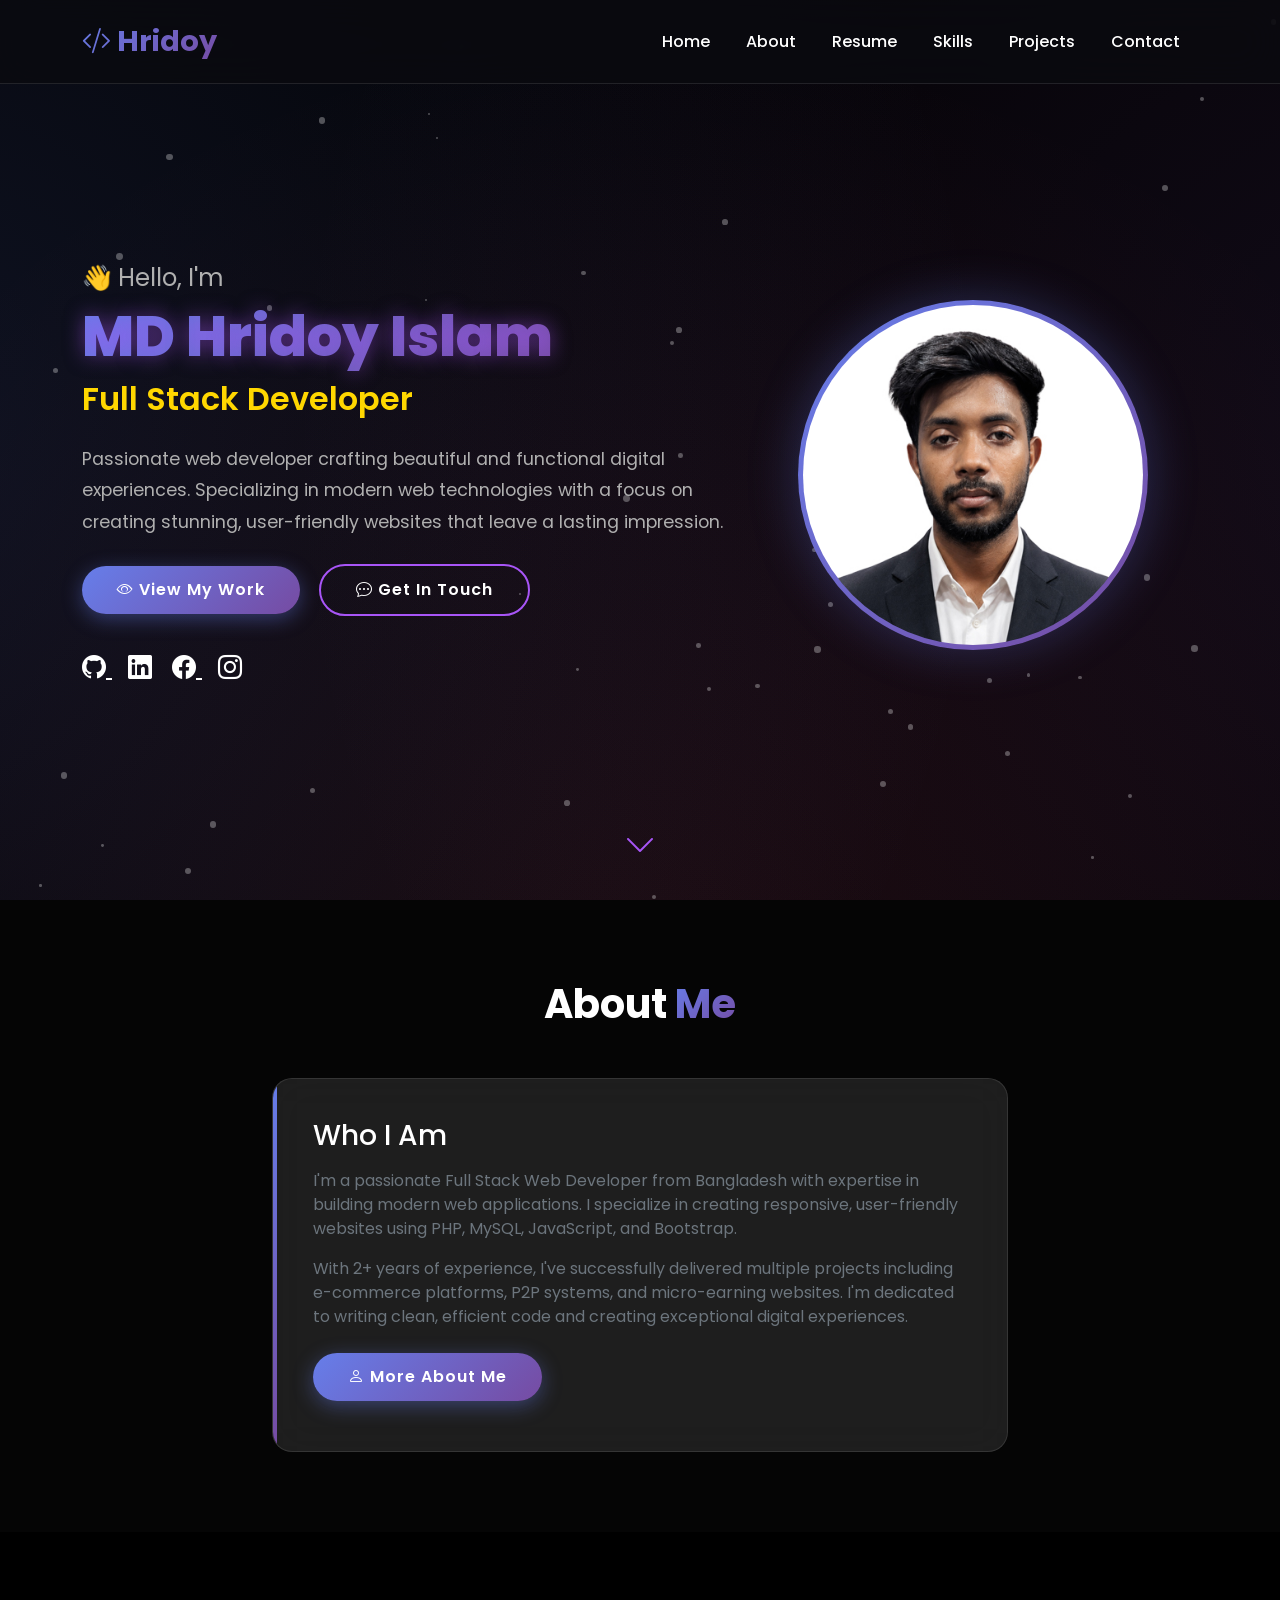
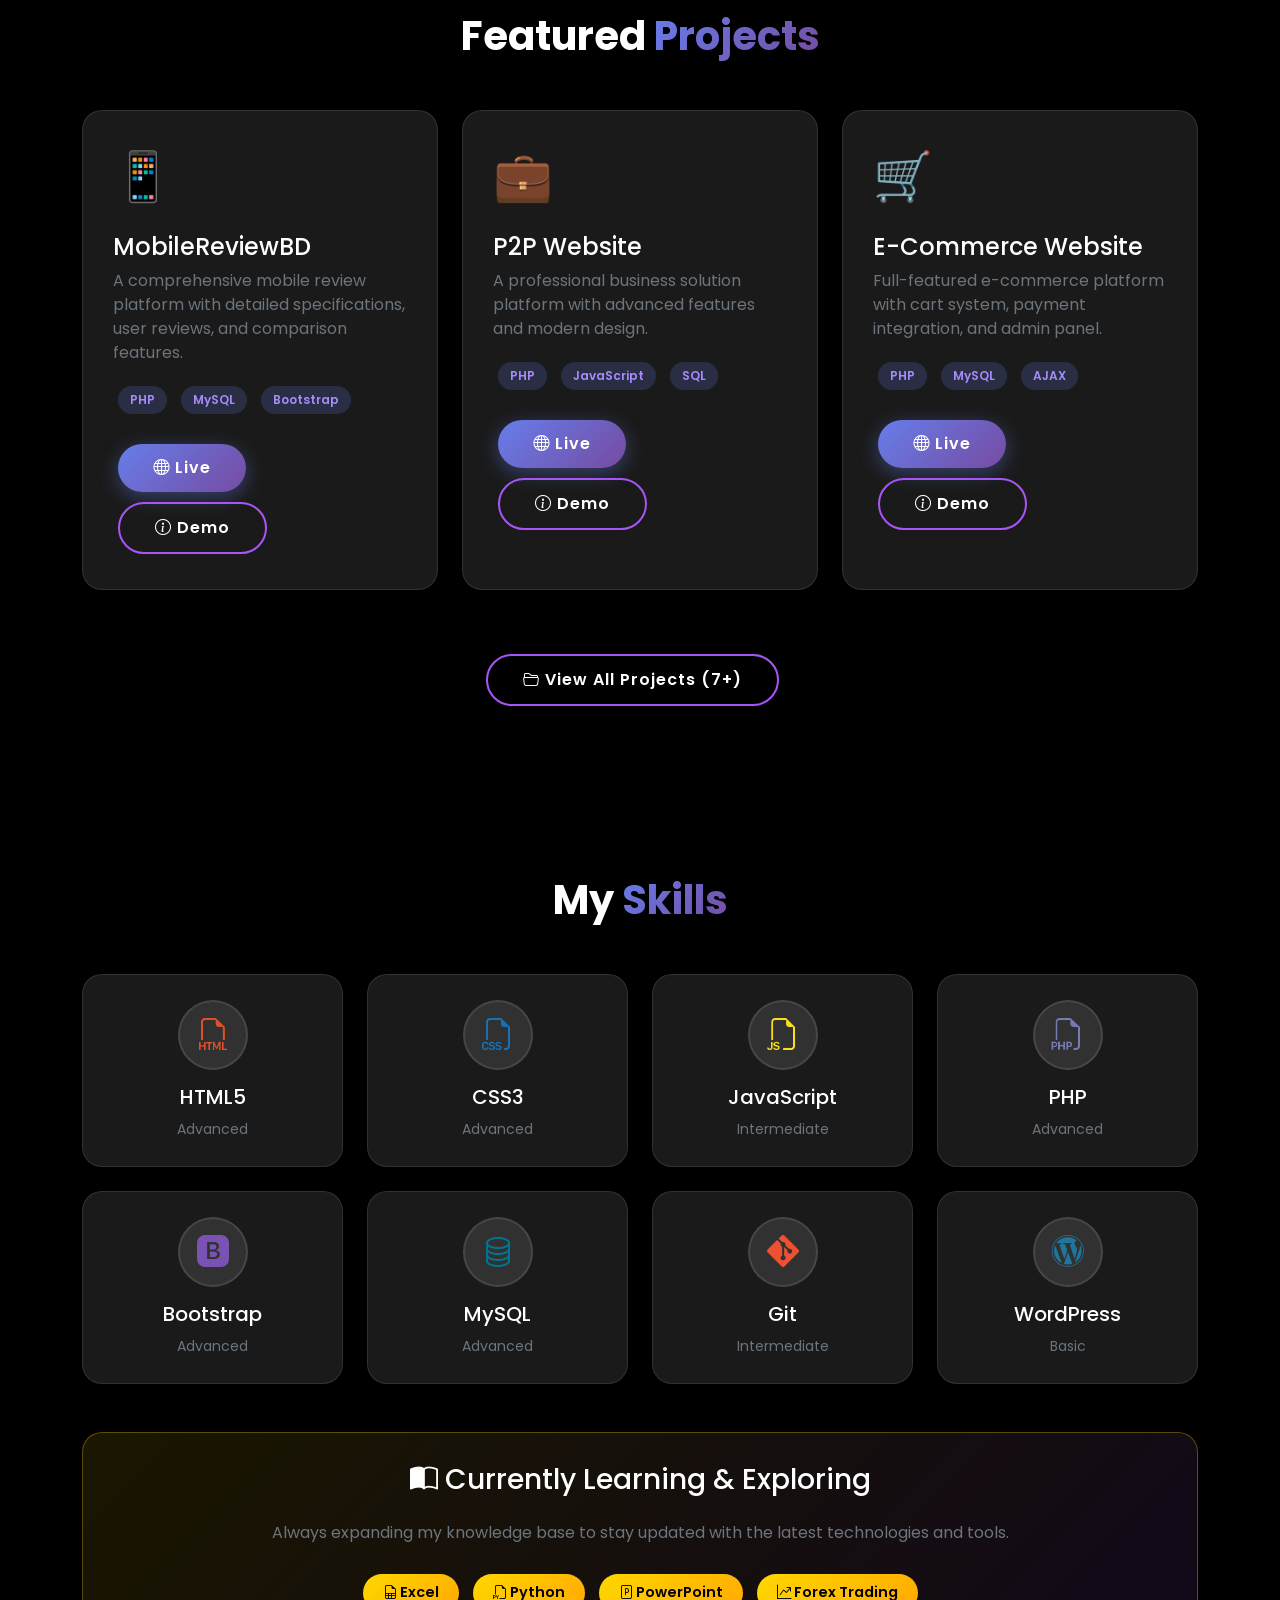
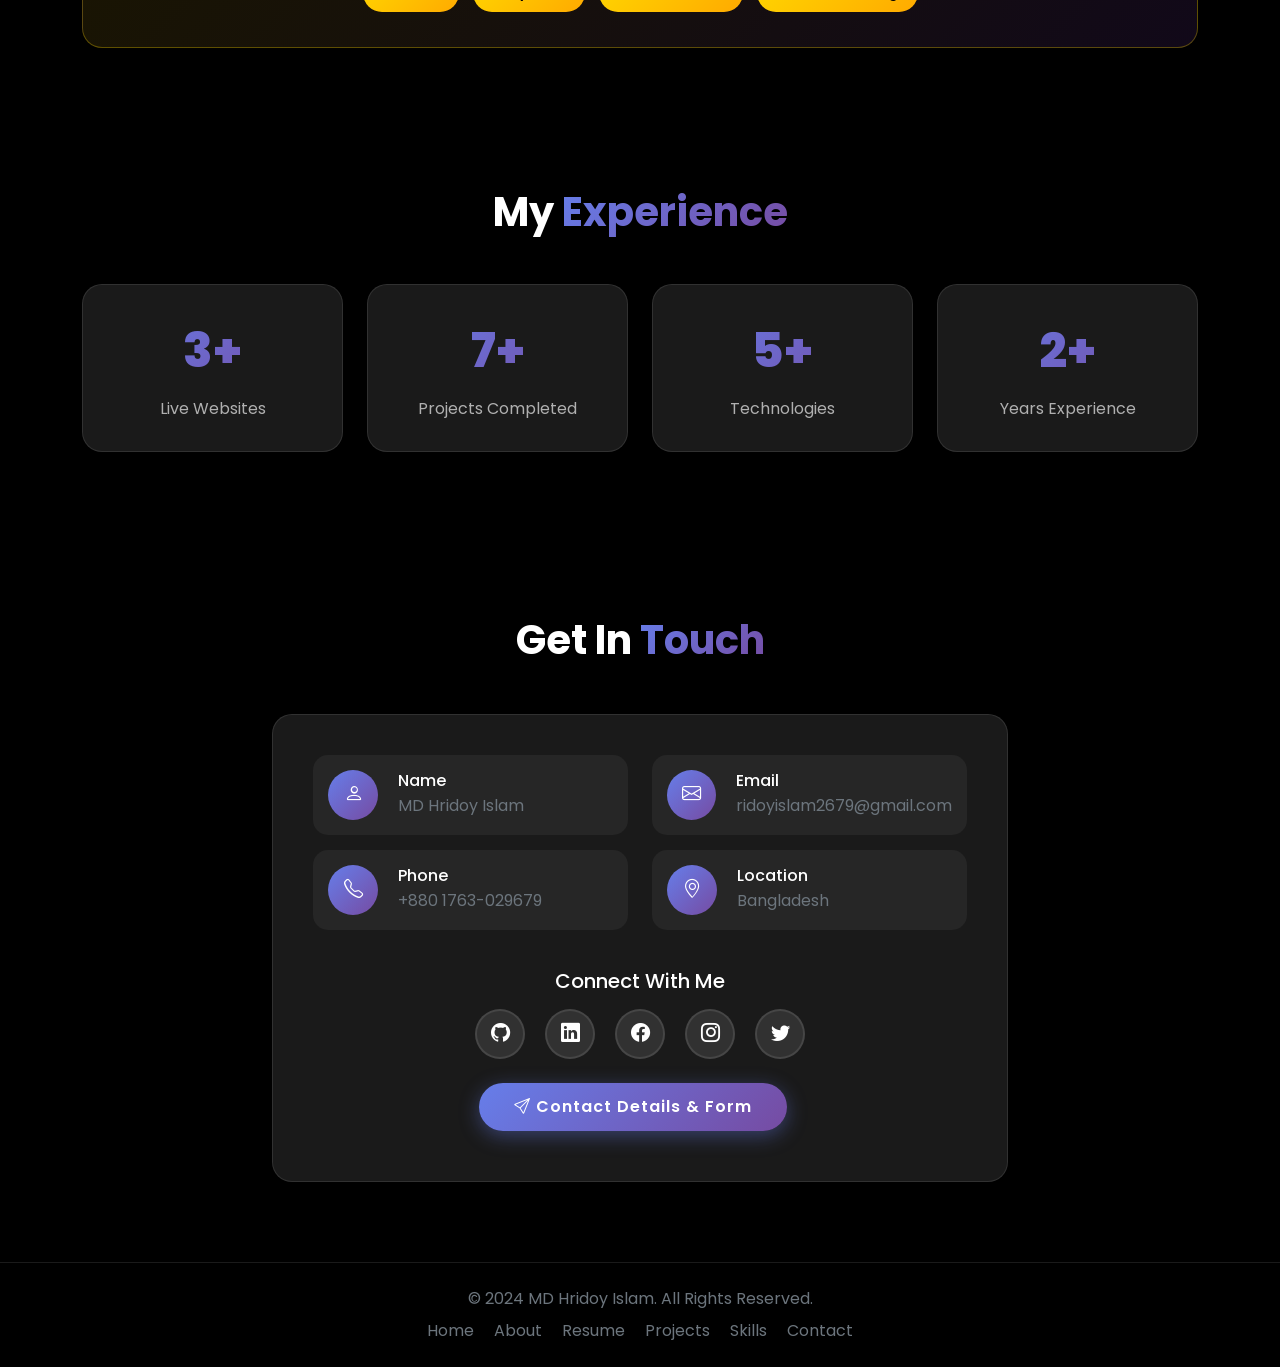
==== index.html @ fdebe89b "add" ====
<!DOCTYPE html>
<html lang="en">
<head>
    <meta charset="UTF-8">
    <meta name="viewport" content="width=device-width, initial-scale=1.0">
    <title>MD Hridoy Islam - Portfolio</title>
    
    <!-- Bootstrap 5 CSS -->
    <link href="https://cdn.jsdelivr.net/npm/bootstrap@5.3.0/dist/css/bootstrap.min.css" rel="stylesheet">
    
    <!-- Bootstrap Icons -->
    <link href="https://cdn.jsdelivr.net/npm/bootstrap-icons@1.11.0/font/bootstrap-icons.css" rel="stylesheet">
    
    <!-- AOS Animation CSS -->
    <link href="https://unpkg.com/aos@2.3.1/dist/aos.css" rel="stylesheet">
    
    <!-- Google Fonts -->
    <link href="https://fonts.googleapis.com/css2?family=Poppins:wght@300;400;500;600;700;800&display=swap" rel="stylesheet">
    
	<link rel="stylesheet" href="css/style.css">
	<link rel="stylesheet" href="css/index.css">
	<link rel="stylesheet" href="css/about.css">
	<link rel="stylesheet" href="css/resume.css">
	<link rel="stylesheet" href="css/skills.css">
	<link rel="stylesheet" href="css/projects.css">
	<link rel="stylesheet" href="css/contact.css">
	
</head>
<body>
    <!-- Animated Background -->
    <div class="animated-bg"></div>
    <div class="particles" id="particles"></div>

    <!-- Navigation -->
    <nav class="navbar navbar-expand-lg fixed-top">
        <div class="container">
            <a class="navbar-brand" href="index.html">
                <i class="bi bi-code-slash"></i> Hridoy
            </a>
            <button class="navbar-toggler" type="button" data-bs-toggle="collapse" data-bs-target="#navbarNav">
                <span class="navbar-toggler-icon"></span>
            </button>
            <div class="collapse navbar-collapse" id="navbarNav">
                <ul class="navbar-nav ms-auto">
                    <li class="nav-item"><a class="nav-link active" href="index.html">Home</a></li>
                    <li class="nav-item"><a class="nav-link" href="about.html">About</a></li>
                    <li class="nav-item"><a class="nav-link" href="resume.html">Resume</a></li>
                    <li class="nav-item"><a class="nav-link" href="skills.html">Skills</a></li>
                    <li class="nav-item"><a class="nav-link" href="projects.html">Projects</a></li>
                    <li class="nav-item"><a class="nav-link" href="contact.html">Contact</a></li>
                </ul>
            </div>
        </div>
    </nav>

    <!-- Hero Section -->
    <section class="hero-section" id="home">
        <div class="container">
            <div class="row align-items-center">
                <div class="col-lg-7" data-aos="fade-right" data-aos-duration="1000">
                    <h1 class="hero-title">
                        <span class="greeting">👋 Hello, I'm</span>
                        <span class="name glow-text">MD Hridoy Islam</span>
                        <span class="role">
                            <span id="typing-text"></span>
                        </span>
                    </h1>
                    <p class="hero-description">
                        Passionate web developer crafting beautiful and functional digital experiences. 
                        Specializing in modern web technologies with a focus on creating stunning, 
                        user-friendly websites that leave a lasting impression.
                    </p>
                    <div class="mt-4">
                        <a href="projects.html" class="btn btn-custom btn-primary-gradient">
                            <i class="bi bi-eye"></i> View My Work
                        </a>
                        <a href="contact.html" class="btn btn-custom btn-outline-gradient">
                            <i class="bi bi-chat-dots"></i> Get In Touch
                        </a>
                    </div>
                    
                    <!-- Social Links -->
                    <div class="mt-4">
                        <a href="https://github.com/ridoyislam2679" target="_blank" class="social-icon text-white me-3 fs-4">
							<i class="bi bi-github"></i>
						</a>
                        <a href="" class="social-icon text-white me-3 fs-4"><i class="bi bi-linkedin"></i></a>
                        <a href="https://www.facebook.com/hridoy42679" target="_blank" class="social-icon text-white me-3 fs-4">
							<i class="bi bi-facebook"></i>
						</a>
                        <a href="https://www.instagram.com/hridoy42679/" target="_blank" class="social-icon text-white fs-4">
							<i class="bi bi-instagram"></i>
						</a>
                    </div>
                </div>
                
                <div class="col-lg-5" data-aos="fade-left" data-aos-duration="1000">
                    <div class="hero-image-container">
                        <div class="hero-image-wrapper">
                            <div class="hero-image-inner">
                                <img src="assets/hridoyIslam.jpeg" alt="MD Hridoy Islam">
                            </div>
                        </div>
                    </div>
                </div>
            </div>
            
            <!-- Scroll Indicator -->
            <div class="scroll-indicator">
                <i class="bi bi-chevron-down"></i>
            </div>
        </div>
    </section>

    <!-- About Preview Section -->
    <section class="about-preview" id="about" data-aos="fade-up" data-aos-duration="1000">
        <div class="container">
            <h2 class="section-title">About <span>Me</span></h2>
            <div class="row align-items-center">
                <div class="col-lg-8 mx-auto">
                    <div class="about-preview-card">
                        <h3 class="mb-3">Who I Am</h3>
                        <p class="text-secondary mb-3">
                            I'm a passionate Full Stack Web Developer from Bangladesh with expertise in building 
                            modern web applications. I specialize in creating responsive, user-friendly websites 
                            using PHP, MySQL, JavaScript, and Bootstrap.
                        </p>
                        <p class="text-secondary mb-4">
                            With 2+ years of experience, I've successfully delivered multiple projects including 
                            e-commerce platforms, P2P systems, and micro-earning websites. I'm dedicated to 
                            writing clean, efficient code and creating exceptional digital experiences.
                        </p>
                        <a href="about.html" class="btn btn-custom btn-primary-gradient">
                            <i class="bi bi-person"></i> More About Me
                        </a>
                    </div>
                </div>
            </div>
        </div>
    </section>

    <!-- Top Projects Section -->
    <section class="section-padding" id="projects" data-aos="fade-up" data-aos-duration="1000">
        <div class="container">
            <h2 class="section-title">Featured <span>Projects</span></h2>
            <div class="row">
                <!-- Project 1: MobileReviewBD -->
                <div class="col-lg-4 col-md-6 mb-4">
                    <div class="project-card">
                        <div class="project-icon">📱</div>
                        <h4>MobileReviewBD</h4>
                        <p class="text-secondary">A comprehensive mobile review platform with detailed specifications, user reviews, and comparison features.</p>
                        <div class="mb-3">
                            <span class="project-tag">PHP</span>
                            <span class="project-tag">MySQL</span>
                            <span class="project-tag">Bootstrap</span>
                        </div>
                        <div class="project-links">
                            <a href="https://mobilereviewbd.com" target="_blank" class="btn btn-custom btn-primary-gradient btn-sm">
                                <i class="bi bi-globe"></i> Live 
                            </a>
                            <a href="MobileProject/index.php" class="btn btn-custom btn-outline-gradient btn-sm">
                                <i class="bi bi-info-circle"></i> Demo
                            </a>
                        </div>
                    </div>
                </div>

                <!-- Project 2: Reponex -->
                <div class="col-lg-4 col-md-6 mb-4">
                    <div class="project-card">
                        <div class="project-icon">💼</div>
                        <h4>P2P Website</h4>
                        <p class="text-secondary">A professional business solution platform with advanced features and modern design.</p>
                        <div class="mb-3">
                            <span class="project-tag">PHP</span>
                            <span class="project-tag">JavaScript</span>
                            <span class="project-tag">SQL</span>
                        </div>
                        <div class="project-links">
                            <a href="https://www.goldsaveworld.com/" target="_blank" class="btn btn-custom btn-primary-gradient btn-sm">
                                <i class="bi bi-globe"></i> Live 
                            </a>
                            <a href="GoldSave/index.php" class="btn btn-custom btn-outline-gradient btn-sm">
                                <i class="bi bi-info-circle"></i> Demo
                            </a>
                        </div>
                    </div>
                </div>

                <!-- Project 3: E-Commerce Platform -->
                <div class="col-lg-4 col-md-6 mb-4">
                    <div class="project-card">
                        <div class="project-icon">🛒</div>
                        <h4>E-Commerce Website</h4>
                        <p class="text-secondary">Full-featured e-commerce platform with cart system, payment integration, and admin panel.</p>
                        <div class="mb-3">
                            <span class="project-tag">PHP</span>
                            <span class="project-tag">MySQL</span>
                            <span class="project-tag">AJAX</span>
                        </div>
                        <div class="project-links">
							<a href="https://www.refonex.com/" target="_blank" class="btn btn-custom btn-primary-gradient btn-sm">
                                <i class="bi bi-globe"></i> Live 
                            </a>
                            <a href="PreakithikShad/index.php" class="btn btn-custom btn-outline-gradient btn-sm">
                                <i class="bi bi-info-circle"></i> Demo
                            </a>
                        </div>
                    </div>
                </div>
            </div>

            <!-- More Projects Button -->
            <div class="more-projects">
                <a href="projects.html" class="btn btn-custom btn-outline-gradient btn-lg">
                    <i class="bi bi-folder2-open"></i> View All Projects (7+)
                </a>
            </div>
        </div>
    </section>

    <!-- Skills Section -->
    <section class="section-padding" id="skills" data-aos="fade-up" data-aos-duration="1000">
        <div class="container">
            <h2 class="section-title">My <span>Skills</span></h2>
            <div class="row g-4">
                <!-- Skill items - easily add/remove -->
                <div class="col-lg-3 col-md-4 col-6">
                    <div class="skill-card">
                        <div class="skill-icon-circle">
                            <i class="bi bi-filetype-html" style="color: #e34f26;"></i>
                        </div>
                        <h5>HTML5</h5>
                        <small class="text-secondary">Advanced</small>
                    </div>
                </div>
                <div class="col-lg-3 col-md-4 col-6">
                    <div class="skill-card">
                        <div class="skill-icon-circle">
                            <i class="bi bi-filetype-css" style="color: #1572b6;"></i>
                        </div>
                        <h5>CSS3</h5>
                        <small class="text-secondary">Advanced</small>
                    </div>
                </div>
                <div class="col-lg-3 col-md-4 col-6">
                    <div class="skill-card">
                        <div class="skill-icon-circle">
                            <i class="bi bi-filetype-js" style="color: #f7df1e;"></i>
                        </div>
                        <h5>JavaScript</h5>
                        <small class="text-secondary">Intermediate</small>
                    </div>
                </div>
                <div class="col-lg-3 col-md-4 col-6">
                    <div class="skill-card">
                        <div class="skill-icon-circle">
                            <i class="bi bi-filetype-php" style="color: #777bb4;"></i>
                        </div>
                        <h5>PHP</h5>
                        <small class="text-secondary">Advanced</small>
                    </div>
                </div>
                <div class="col-lg-3 col-md-4 col-6">
                    <div class="skill-card">
                        <div class="skill-icon-circle">
                            <i class="bi bi-bootstrap-fill" style="color: #7952b3;"></i>
                        </div>
                        <h5>Bootstrap</h5>
                        <small class="text-secondary">Advanced</small>
                    </div>
                </div>
                <div class="col-lg-3 col-md-4 col-6">
                    <div class="skill-card">
                        <div class="skill-icon-circle">
                            <i class="bi bi-database" style="color: #00758f;"></i>
                        </div>
                        <h5>MySQL</h5>
                        <small class="text-secondary">Advanced</small>
                    </div>
                </div>
                <div class="col-lg-3 col-md-4 col-6">
                    <div class="skill-card">
                        <div class="skill-icon-circle">
                            <i class="bi bi-git" style="color: #f05032;"></i>
                        </div>
                        <h5>Git</h5>
                        <small class="text-secondary">Intermediate</small>
                    </div>
                </div>
                <div class="col-lg-3 col-md-4 col-6">
                    <div class="skill-card">
                        <div class="skill-icon-circle">
                            <i class="bi bi-wordpress" style="color: #21759b;"></i>
                        </div>
                        <h5>WordPress</h5>
                        <small class="text-secondary">Basic</small>
                    </div>
                </div>
            </div>

            <!-- Currently Learning Section -->
            <div class="mt-5" data-aos="fade-up" data-aos-duration="1000">
                <div class="learning-card">
                    <h3 class="text-center mb-4">
                        <i class="bi bi-book-half"></i> Currently Learning & Exploring
                    </h3>
                    <p class="text-center text-secondary mb-4">
                        Always expanding my knowledge base to stay updated with the latest technologies and tools.
                    </p>
                    <div class="text-center">
                        <span class="learning-badge"><i class="bi bi-file-earmark-spreadsheet"></i> Excel</span>
                        <span class="learning-badge"><i class="bi bi-filetype-py"></i> Python</span>
                        <span class="learning-badge"><i class="bi bi-file-ppt"></i> PowerPoint</span>
                        <span class="learning-badge"><i class="bi bi-graph-up-arrow"></i> Forex Trading</span>
                    </div>
                </div>
            </div>
        </div>
    </section>

    <!-- Stats/Experience Section -->
    <section class="stats-section" data-aos="fade-up" data-aos-duration="1000">
        <div class="container">
            <h2 class="section-title mb-5">My <span>Experience</span></h2>
            <div class="row">
                <div class="col-md-3 col-6 mb-4">
                    <div class="stat-card">
                        <div class="stat-number">3+</div>
                        <div class="stat-label">Live Websites</div>
                    </div>
                </div>
                <div class="col-md-3 col-6 mb-4">
                    <div class="stat-card">
                        <div class="stat-number">7+</div>
                        <div class="stat-label">Projects Completed</div>
                    </div>
                </div>
                <div class="col-md-3 col-6 mb-4">
                    <div class="stat-card">
                        <div class="stat-number">5+</div>
                        <div class="stat-label">Technologies</div>
                    </div>
                </div>
                <div class="col-md-3 col-6 mb-4">
                    <div class="stat-card">
                        <div class="stat-number">2+</div>
                        <div class="stat-label">Years Experience</div>
                    </div>
                </div>
            </div>
        </div>
    </section>

    <!-- Contact Section -->
    <section class="section-padding" id="contact" data-aos="fade-up" data-aos-duration="1000">
        <div class="container">
            <h2 class="section-title">Get In <span>Touch</span></h2>
            <div class="row">
                <div class="col-lg-8 mx-auto">
                    <div class="contact-card">
                        <div class="row">
                            <div class="col-md-6">
                                <div class="contact-info-item">
                                    <div class="contact-icon">
                                        <i class="bi bi-person"></i>
                                    </div>
                                    <div>
                                        <h6 class="mb-1">Name</h6>
                                        <p class="mb-0 text-secondary">MD Hridoy Islam</p>
                                    </div>
                                </div>
                            </div>
                            <div class="col-md-6">
                                <div class="contact-info-item">
                                    <div class="contact-icon">
                                        <i class="bi bi-envelope"></i>
                                    </div>
                                    <div>
                                        <h6 class="mb-1">Email</h6>
                                        <p class="mb-0 text-secondary">ridoyislam2679@gmail.com</p>
                                    </div>
                                </div>
                            </div>
                            <div class="col-md-6">
                                <div class="contact-info-item">
                                    <div class="contact-icon">
                                        <i class="bi bi-telephone"></i>
                                    </div>
                                    <div>
                                        <h6 class="mb-1">Phone</h6>
                                        <p class="mb-0 text-secondary">+880 1763-029679</p>
                                    </div>
                                </div>
                            </div>
                            <div class="col-md-6">
                                <div class="contact-info-item">
                                    <div class="contact-icon">
                                        <i class="bi bi-geo-alt"></i>
                                    </div>
                                    <div>
                                        <h6 class="mb-1">Location</h6>
                                        <p class="mb-0 text-secondary">Bangladesh</p>
                                    </div>
                                </div>
                            </div>
                        </div>

                        <!-- Social Links -->
                        <div class="text-center mt-4">
                            <h5 class="mb-3">Connect With Me</h5>
                            <div class="social-links-circle">
                                <a href="https://github.com/ridoyislam2679" target="_blank" class="social-icon" title="GitHub">
									<i class="bi bi-github"></i>
								</a>
                                <a href="" class="social-icon" title="LinkedIn"><i class="bi bi-linkedin"></i></a>
                                <a href="https://www.facebook.com/hridoy42679" target="_blank" class="social-icon" title="Facebook">
									<i class="bi bi-facebook"></i>
								</a>
                                <a href="https://www.instagram.com/hridoy42679/" target="_blank" class="social-icon" title="Instagram">
									<i class="bi bi-instagram"></i>
								</a>
                                <a href="" class="social-icon" title="Twitter"><i class="bi bi-twitter"></i></a>
                            </div>
                        </div>

                        <!-- Contact Button -->
                        <div class="text-center mt-4">
                            <a href="contact.html" class="btn btn-custom btn-primary-gradient btn-lg">
                                <i class="bi bi-send"></i> Contact Details & Form
                            </a>
                        </div>
                    </div>
                </div>
            </div>
        </div>
    </section>

    <!-- Footer -->
    <footer class="py-4" style="border-top: 1px solid var(--border-glass);">
        <div class="container text-center">
            <p class="mb-0 text-secondary">
                &copy; 2024 MD Hridoy Islam. All Rights Reserved.
            </p>
            <p class="mt-2 mb-0">
                <a href="index.html" class="text-secondary text-decoration-none me-3">Home</a>
                <a href="about.html" class="text-secondary text-decoration-none me-3">About</a>
                <a href="resume.html" class="text-secondary text-decoration-none me-3">Resume</a>
                <a href="projects.html" class="text-secondary text-decoration-none me-3">Projects</a>
                <a href="skills.html" class="text-secondary text-decoration-none me-3">Skills</a>
                <a href="contact.html" class="text-secondary text-decoration-none">Contact</a>
            </p>
        </div>
    </footer>

    <!-- Scripts -->
    <script src="https://cdn.jsdelivr.net/npm/bootstrap@5.3.0/dist/js/bootstrap.bundle.min.js"></script>
    <script src="https://unpkg.com/aos@2.3.1/dist/aos.js"></script>
    
    <script>
        // Initialize AOS Animation
        AOS.init({
            duration: 1000,
            once: true
        });

        // Typing Effect
        const roles = [
            "Full Stack Developer",
            "Web Designer",
            "UI/UX Enthusiast",
            "Problem Solver"
        ];
        
        let roleIndex = 0;
        let charIndex = 0;
        let isDeleting = false;
        const typingElement = document.getElementById('typing-text');
        
        function typeEffect() {
            const currentRole = roles[roleIndex];
            
            if (isDeleting) {
                typingElement.textContent = currentRole.substring(0, charIndex - 1);
                charIndex--;
            } else {
                typingElement.textContent = currentRole.substring(0, charIndex + 1);
                charIndex++;
            }
            
            if (!isDeleting && charIndex === currentRole.length) {
                setTimeout(() => { isDeleting = true; }, 2000);
            } else if (isDeleting && charIndex === 0) {
                isDeleting = false;
                roleIndex = (roleIndex + 1) % roles.length;
            }
            
            const speed = isDeleting ? 50 : 100;
            setTimeout(typeEffect, speed);
        }
        
        // Start typing effect
        typeEffect();

        // Navbar Scroll Effect
        window.addEventListener('scroll', () => {
            const navbar = document.querySelector('.navbar');
            if (window.scrollY > 50) {
                navbar.classList.add('scrolled');
            } else {
                navbar.classList.remove('scrolled');
            }
        });

        // Create Floating Particles
        function createParticles() {
            const container = document.getElementById('particles');
            for (let i = 0; i < 50; i++) {
                const particle = document.createElement('div');
                particle.className = 'particle';
                particle.style.left = Math.random() * 100 + '%';
                particle.style.top = Math.random() * 100 + '%';
                particle.style.width = Math.random() * 5 + 2 + 'px';
                particle.style.height = particle.style.width;
                particle.style.animationDelay = Math.random() * 6 + 's';
                particle.style.animationDuration = Math.random() * 6 + 4 + 's';
                container.appendChild(particle);
            }
        }
        
        createParticles();

        // Smooth Scroll
        document.querySelectorAll('a[href^="#"]').forEach(anchor => {
            anchor.addEventListener('click', function (e) {
                e.preventDefault();
                const target = document.querySelector(this.getAttribute('href'));
                if (target) {
                    target.scrollIntoView({
                        behavior: 'smooth',
                        block: 'start'
                    });
                }
            });
        });

        // Active Nav Link Update on Scroll
        window.addEventListener('scroll', () => {
            const sections = document.querySelectorAll('section[id]');
            const navLinks = document.querySelectorAll('.nav-link');
            
            let current = '';
            sections.forEach(section => {
                const sectionTop = section.offsetTop - 100;
                if (window.scrollY >= sectionTop) {
                    current = section.getAttribute('id');
                }
            });
            
            navLinks.forEach(link => {
                link.classList.remove('active');
                if (link.getAttribute('href') === '#' + current) {
                    link.classList.add('active');
                }
            });
        });
    </script>
</body>
</html>
---- css/style.css ----
:root {
	--primary-gradient: linear-gradient(135deg, #667eea 0%, #764ba2 100%);
	--secondary-gradient: linear-gradient(135deg, #f093fb 0%, #f5576c 100%);
	--dark-bg: #0a0a0f;
	--card-bg: rgba(255, 255, 255, 0.05);
	--glass-bg: rgba(255, 255, 255, 0.1);
	--text-primary: #ffffff;
	--text-secondary: #b0b0b0;
	--accent-gold: #ffd700;
	--accent-purple: #a855f7;
	--border-glass: rgba(255, 255, 255, 0.1);
}

* {
	margin: 0;
	padding: 0;
	box-sizing: border-box;
}

body {
	font-family: 'Poppins', sans-serif;
	background: #000000;
	color: var(--text-primary);
	overflow-x: hidden;
	position: relative;
}

/* Animated Background */
.animated-bg {
	position: fixed;
	top: 0;
	left: 0;
	width: 100%;
	height: 100%;
	z-index: -1;
	overflow: hidden;
}

.animated-bg::before {
	content: '';
	position: absolute;
	top: -50%;
	left: -50%;
	width: 200%;
	height: 200%;
	background: radial-gradient(circle at 20% 50%, rgba(102, 126, 234, 0.15) 0%, transparent 50%),
				radial-gradient(circle at 80% 50%, rgba(118, 75, 162, 0.15) 0%, transparent 50%),
				radial-gradient(circle at 50% 80%, rgba(245, 87, 108, 0.1) 0%, transparent 50%);
	animation: rotate 20s linear infinite;
}

@keyframes rotate {
	0% { transform: rotate(0deg); }
	100% { transform: rotate(360deg); }
}

/* Floating Particles */
.particles {
	position: fixed;
	top: 0;
	left: 0;
	width: 100%;
	height: 100%;
	z-index: -1;
	pointer-events: none;
}

.particle {
	position: absolute;
	border-radius: 50%;
	background: rgba(255, 255, 255, 0.3);
	animation: float 6s infinite;
}

@keyframes float {
	0%, 100% { transform: translateY(0px) translateX(0px); opacity: 0; }
	50% { opacity: 0.5; }
}

/* Navbar */
.navbar {
	background: rgba(10, 10, 15, 0.8) !important;
	backdrop-filter: blur(20px);
	border-bottom: 1px solid var(--border-glass);
	padding: 15px 0;
	transition: all 0.3s ease;
}

.navbar.scrolled {
	padding: 10px 0;
	background: rgba(10, 10, 15, 0.95) !important;
	box-shadow: 0 5px 30px rgba(0, 0, 0, 0.5);
}

.navbar-brand {
	font-weight: 700;
	font-size: 1.8rem;
	background: var(--primary-gradient);
	-webkit-background-clip: text;
	-webkit-text-fill-color: transparent;
	background-clip: text;
}

.nav-link {
	color: var(--text-primary) !important;
	margin: 0 10px;
	position: relative;
	font-weight: 500;
	transition: all 0.3s ease;
}

.nav-link::after {
	content: '';
	position: absolute;
	bottom: -2px;
	left: 0;
	width: 0;
	height: 2px;
	background: var(--primary-gradient);
	transition: width 0.3s ease;
}

.nav-link:hover::after {
	width: 100%;
}

/* Active Navigation Link */
.nav-link {
    position: relative;
}

.nav-link.active {
    color: #fff !important;
}

/* Gradient Underline */
.nav-link.active::after {
    content: "";
    position: absolute;
    left: 50%;
    bottom: -6px;
    transform: translateX(-50%);

    width: 80%;
    height: 3px;

    background: var(--primary-gradient);

    border-radius: 10px;
    box-shadow: 0 0 8px rgba(138, 43, 226, 0.5),
                0 0 8px rgba(255, 140, 0, 0.5);
}
---- css/index.css ----
/* Hero Section */
.hero-section {
	min-height: 100vh;
	display: flex;
	align-items: center;
	padding: 100px 0 50px;
	position: relative;
}

.hero-title {
	font-size: 3.5rem;
	font-weight: 800;
	line-height: 1.2;
	margin-bottom: 20px;
}

.hero-title .greeting {
	display: block;
	font-size: 1.5rem;
	font-weight: 400;
	color: var(--text-secondary);
	margin-bottom: 10px;
}

.hero-title .name {
	background: var(--primary-gradient);
	-webkit-background-clip: text;
	-webkit-text-fill-color: transparent;
	background-clip: text;
}

.hero-title .role {
	display: block;
	font-size: 2rem;
	font-weight: 600;
	color: var(--accent-gold);
	margin-top: 10px;
}

.typing-text {
	font-size: 1.2rem;
	color: var(--accent-purple);
	border-right: 2px solid var(--accent-purple);
	padding-right: 5px;
	animation: blink 0.7s infinite;
	display: inline-block;
}

@keyframes blink {
	0%, 100% { border-color: transparent; }
	50% { border-color: var(--accent-purple); }
}

.hero-description {
	font-size: 1.1rem;
	color: var(--text-secondary);
	margin: 25px 0;
	line-height: 1.8;
}

.btn-custom {
	padding: 12px 35px;
	border-radius: 50px;
	font-weight: 600;
	font-size: 1rem;
	letter-spacing: 1px;
	transition: all 0.3s ease;
	position: relative;
	overflow: hidden;
	border: none;
	margin-right: 15px;
	margin-bottom: 10px;
}

.btn-primary-gradient {
	background: var(--primary-gradient);
	color: white;
	box-shadow: 0 5px 20px rgba(102, 126, 234, 0.4);
}

.btn-primary-gradient:hover {
	transform: translateY(-3px);
	box-shadow: 0 10px 30px rgba(102, 126, 234, 0.6);
	color: white;
}

.btn-outline-gradient {
	background: transparent;
	color: white;
	border: 2px solid var(--accent-purple);
}

.btn-outline-gradient:hover {
	background: var(--secondary-gradient);
	border-color: transparent;
	color: white;
	transform: translateY(-3px);
}

/* Hero Image */
.hero-image-container {
	position: relative;
	display: flex;
	justify-content: center;
	align-items: center;
}

.hero-image-wrapper {
	width: 350px;
	height: 350px;
	border-radius: 50%;
	background: var(--primary-gradient);
	padding: 5px;
	animation: morph 8s ease-in-out infinite;
	box-shadow: 0 0 50px rgba(102, 126, 234, 0.3);
}

.hero-image-inner {
	width: 100%;
	height: 100%;
	border-radius: 50%;
	background: var(--dark-bg);
	display: flex;
	align-items: center;
	justify-content: center;
	overflow: hidden;
}

.hero-image-inner img {
	width: 100%;
	height: 100%;
	object-fit: cover;
}

@keyframes morph {
	0%, 100% { border-radius: 60% 40% 30% 70% / 60% 30% 70% 40%; }
	50% { border-radius: 30% 60% 70% 40% / 50% 60% 30% 60%; }
}

/* Section Common Styles */
.section-padding {
	padding: 80px 0;
}

.section-title {
	text-align: center;
	margin-bottom: 50px;
	font-weight: 700;
	font-size: 2.5rem;
}

.section-title span {
	background: var(--primary-gradient);
	-webkit-background-clip: text;
	-webkit-text-fill-color: transparent;
	background-clip: text;
}

/* About Preview Section */
.about-preview {
	padding: 80px 0;
	background: rgba(255, 255, 255, 0.02);
}

.about-preview-card {
	background: var(--glass-bg);
	backdrop-filter: blur(20px);
	border: 1px solid var(--border-glass);
	border-radius: 20px;
	padding: 40px;
	position: relative;
	overflow: hidden;
}

.about-preview-card::before {
	content: '';
	position: absolute;
	top: 0;
	left: 0;
	width: 4px;
	height: 100%;
	background: var(--primary-gradient);
}

/* Projects Section */
.project-card {
	background: var(--glass-bg);
	backdrop-filter: blur(20px);
	border: 1px solid var(--border-glass);
	border-radius: 20px;
	padding: 30px;
	height: 100%;
	transition: all 0.3s ease;
	position: relative;
	overflow: hidden;
}

.project-card:hover {
	transform: translateY(-10px);
	box-shadow: 0 20px 50px rgba(102, 126, 234, 0.3);
	border-color: var(--accent-purple);
}

.project-icon {
	font-size: 3rem;
	margin-bottom: 20px;
}

.project-tag {
	display: inline-block;
	padding: 5px 15px;
	background: var(--primary-gradient);
	border-radius: 20px;
	font-size: 0.8rem;
	margin: 5px;
}

.project-links {
	margin-top: 20px;
}

.project-links .btn {
	margin: 5px;
}

/* Skills Section */
.skill-card {
	background: var(--glass-bg);
	backdrop-filter: blur(20px);
	border: 1px solid var(--border-glass);
	border-radius: 20px;
	padding: 25px;
	text-align: center;
	transition: all 0.3s ease;
	height: 100%;
}

.skill-card:hover {
	transform: translateY(-5px);
	box-shadow: 0 10px 30px rgba(102, 126, 234, 0.2);
	border-color: var(--accent-purple);
}

.skill-icon-circle {
	width: 70px;
	height: 70px;
	margin: 0 auto 15px;
	background: var(--glass-bg);
	border: 2px solid var(--border-glass);
	border-radius: 50%;
	display: flex;
	align-items: center;
	justify-content: center;
	font-size: 2rem;
	transition: all 0.3s ease;
}

.skill-card:hover .skill-icon-circle {
	transform: rotate(360deg) scale(1.1);
	border-color: var(--accent-purple);
	box-shadow: 0 0 20px rgba(168, 85, 247, 0.3);
}

/* Learning Section */
.learning-card {
	background: linear-gradient(135deg, rgba(255, 215, 0, 0.1), rgba(168, 85, 247, 0.1));
	border: 1px solid rgba(255, 215, 0, 0.3);
	border-radius: 20px;
	padding: 30px;
	transition: all 0.3s ease;
}

.learning-card:hover {
	transform: translateY(-5px);
	box-shadow: 0 20px 50px rgba(255, 215, 0, 0.1);
}

.learning-badge {
	display: inline-block;
	padding: 8px 20px;
	background: linear-gradient(135deg, #ffd700, #ffaa00);
	color: #000;
	border-radius: 30px;
	font-weight: 600;
	margin: 5px;
	font-size: 0.9rem;
}

/* Stats Section */
.stats-section {
	padding: 60px 0;
}

.stat-card {
	background: var(--glass-bg);
	backdrop-filter: blur(20px);
	border: 1px solid var(--border-glass);
	border-radius: 20px;
	padding: 30px;
	text-align: center;
	transition: all 0.3s ease;
	cursor: pointer;
}

.stat-card:hover {
	transform: translateY(-10px);
	box-shadow: 0 20px 50px rgba(102, 126, 234, 0.3);
	border-color: var(--accent-purple);
}

.stat-number {
	font-size: 3rem;
	font-weight: 800;
	background: var(--primary-gradient);
	-webkit-background-clip: text;
	-webkit-text-fill-color: transparent;
	background-clip: text;
}

.stat-label {
	color: var(--text-secondary);
	font-size: 1rem;
	margin-top: 10px;
}

/* Contact Section */
.contact-card {
	background: var(--glass-bg);
	backdrop-filter: blur(20px);
	border: 1px solid var(--border-glass);
	border-radius: 20px;
	padding: 40px;
	transition: all 0.3s ease;
}

.contact-card:hover {
	box-shadow: 0 20px 50px rgba(102, 126, 234, 0.2);
}

.contact-info-item {
	padding: 15px;
	margin-bottom: 15px;
	background: rgba(255, 255, 255, 0.05);
	border-radius: 15px;
	display: flex;
	align-items: center;
	transition: all 0.3s ease;
}

.contact-info-item:hover {
	background: rgba(255, 255, 255, 0.1);
	transform: translateX(10px);
}

.contact-icon {
	width: 50px;
	height: 50px;
	background: var(--primary-gradient);
	border-radius: 50%;
	display: flex;
	align-items: center;
	justify-content: center;
	margin-right: 20px;
	font-size: 1.2rem;
}

.social-links-circle .social-icon {
	width: 50px;
	height: 50px;
	background: var(--glass-bg);
	border: 2px solid var(--border-glass);
	border-radius: 50%;
	display: inline-flex;
	align-items: center;
	justify-content: center;
	margin: 0 8px;
	font-size: 1.2rem;
	color: white;
	transition: all 0.3s ease;
	text-decoration: none;
}

.social-links-circle .social-icon:hover {
	background: var(--primary-gradient);
	border-color: transparent;
	transform: translateY(-5px);
	box-shadow: 0 10px 30px rgba(102, 126, 234, 0.4);
}

/* Scroll Indicator */
.scroll-indicator {
	position: absolute;
	bottom: 30px;
	left: 50%;
	transform: translateX(-50%);
	animation: bounce 2s infinite;
	cursor: pointer;
}

.scroll-indicator i {
	font-size: 2rem;
	color: var(--accent-purple);
}

@keyframes bounce {
	0%, 100% { transform: translateX(-50%) translateY(0); }
	50% { transform: translateX(-50%) translateY(-20px); }
}

/* Glowing Effect */
.glow-text {
	text-shadow: 0 0 20px rgba(168, 85, 247, 0.5);
}

/* More Projects Button */
.more-projects {
	text-align: center;
	margin-top: 40px;
}

/* Responsive Design */
@media (max-width: 768px) {
	.hero-title {
		font-size: 2.5rem;
	}
	
	.hero-title .role {
		font-size: 1.5rem;
	}
	
	.hero-image-wrapper {
		width: 250px;
		height: 250px;
		margin-top: 30px;
	}
	
	.section-title {
		font-size: 2rem;
	}
}
---- css/about.css ----
/* ========== PAGE HEADER ========== */
.about-page-header {
	padding: 0px 0 0px;
	text-align: center;
	position: relative;
}

.about-page-title {
	font-size: 3rem;
	font-weight: 800;
	margin-bottom: 15px;
}

.about-page-title span {
	background: var(--primary-gradient);
	-webkit-background-clip: text;
	-webkit-text-fill-color: transparent;
	background-clip: text;
}

.about-breadcrumb {
	color: var(--text-secondary);
	font-size: 1.1rem;
}

.about-breadcrumb a {
	color: var(--accent-purple);
	text-decoration: none;
	transition: all 0.3s ease;
}

.about-breadcrumb a:hover {
	color: var(--accent-gold);
}

/* ========== MAIN ABOUT SECTION ========== */
.about-main-section {
	padding: 60px 0;
}

.about-profile-card {
	background: var(--glass-bg);
	backdrop-filter: blur(20px);
	border: 1px solid var(--border-glass);
	border-radius: 20px;
	padding: 40px;
	margin-bottom: 30px;
	transition: all 0.3s ease;
}

.about-profile-card:hover {
	box-shadow: 0 20px 50px rgba(102, 126, 234, 0.2);
	border-color: var(--accent-purple);
}

.about-profile-img-wrapper {
	width: 200px;
	height: 200px;
	border-radius: 20px;
	background: var(--primary-gradient);
	padding: 4px;
	margin: 0 auto 30px;
	box-shadow: 0 10px 40px rgba(102, 126, 234, 0.3);
}

.about-profile-img {
	width: 100%;
	height: 100%;
	border-radius: 16px;
	object-fit: cover;
	background: var(--dark-bg);
}

.about-profile-name {
	font-size: 2rem;
	font-weight: 700;
	text-align: center;
	margin-bottom: 5px;
}

.about-profile-role {
	text-align: center;
	color: var(--accent-gold);
	font-weight: 600;
	margin-bottom: 20px;
	font-size: 1.1rem;
}

.about-profile-details {
	list-style: none;
	padding: 0;
}

.about-profile-details li {
	padding: 12px 0;
	border-bottom: 1px solid var(--border-glass);
	display: flex;
	align-items: center;
	color: var(--text-secondary);
}

.about-profile-details li:last-child {
	border-bottom: none;
}

.about-profile-details li i {
	width: 35px;
	height: 35px;
	background: var(--glass-bg);
	border-radius: 50%;
	display: flex;
	align-items: center;
	justify-content: center;
	margin-right: 15px;
	color: var(--accent-purple);
	font-size: 1rem;
}

.about-profile-details li strong {
	color: var(--text-primary);
	min-width: 80px;
	display: inline-block;
}

/* About Content */
.about-content-card {
	background: var(--glass-bg);
	backdrop-filter: blur(20px);
	border: 1px solid var(--border-glass);
	border-radius: 20px;
	padding: 40px;
	margin-bottom: 30px;
	transition: all 0.3s ease;
}

.about-content-card:hover {
	box-shadow: 0 20px 50px rgba(102, 126, 234, 0.2);
	border-color: var(--accent-purple);
}

.about-section-subtitle {
	font-size: 1.8rem;
	font-weight: 700;
	margin-bottom: 25px;
	position: relative;
	padding-bottom: 15px;
}

.about-section-subtitle::after {
	content: '';
	position: absolute;
	bottom: 0;
	left: 0;
	width: 60px;
	height: 3px;
	background: var(--primary-gradient);
	border-radius: 3px;
}

.about-text {
	color: var(--text-secondary);
	line-height: 1.9;
	margin-bottom: 20px;
	font-size: 1.05rem;
}

.about-highlight-box {
	background: linear-gradient(135deg, rgba(102, 126, 234, 0.1), rgba(118, 75, 162, 0.1));
	border-left: 4px solid var(--accent-purple);
	padding: 20px 25px;
	border-radius: 10px;
	margin: 25px 0;
}

.about-highlight-box p {
	color: var(--text-primary);
	margin: 0;
	font-style: italic;
	font-size: 1.1rem;
}

/* ========== SKILLS DETAILED SECTION ========== */
.about-skills-section {
	padding: 40px 0;
}

.about-skill-item-detailed {
	background: var(--glass-bg);
	backdrop-filter: blur(20px);
	border: 1px solid var(--border-glass);
	border-radius: 15px;
	padding: 25px 20px;
	text-align: center;
	transition: all 0.3s ease;
	height: 100%;
	cursor: pointer;
}

.about-skill-item-detailed:hover {
	transform: translateY(-8px);
	box-shadow: 0 15px 40px rgba(102, 126, 234, 0.3);
	border-color: var(--accent-purple);
}

.about-skill-icon-circle {
	width: 70px;
	height: 70px;
	margin: 0 auto 15px;
	background: var(--glass-bg);
	border: 2px solid var(--border-glass);
	border-radius: 50%;
	display: flex;
	align-items: center;
	justify-content: center;
	font-size: 1.8rem;
	transition: all 0.5s ease;
}

.about-skill-item-detailed:hover .about-skill-icon-circle {
	transform: rotate(360deg);
	border-color: var(--accent-purple);
	box-shadow: 0 0 25px rgba(168, 85, 247, 0.4);
}

.about-skill-name {
	font-weight: 600;
	font-size: 1.1rem;
	margin-bottom: 8px;
}

.about-skill-level {
	font-size: 0.85rem;
	color: var(--accent-gold);
	font-weight: 500;
}

.about-skill-progress {
	margin-top: 10px;
	height: 6px;
	background: rgba(255, 255, 255, 0.1);
	border-radius: 10px;
	overflow: hidden;
}

.about-skill-progress-bar {
	height: 100%;
	background: var(--primary-gradient);
	border-radius: 10px;
	transition: width 1.5s ease;
}

/* ========== EDUCATION & EXPERIENCE ========== */
.about-timeline-card {
	background: var(--glass-bg);
	backdrop-filter: blur(20px);
	border: 1px solid var(--border-glass);
	border-radius: 15px;
	padding: 25px;
	margin-bottom: 25px;
	position: relative;
	padding-left: 50px;
	transition: all 0.3s ease;
}

.about-timeline-card:hover {
	transform: translateX(10px);
	box-shadow: 0 10px 30px rgba(102, 126, 234, 0.2);
	border-color: var(--accent-purple);
}

.about-timeline-icon {
	position: absolute;
	left: 15px;
	top: 25px;
	width: 25px;
	height: 25px;
	background: var(--primary-gradient);
	border-radius: 50%;
	display: flex;
	align-items: center;
	justify-content: center;
	font-size: 0.8rem;
}

.about-timeline-year {
	color: var(--accent-gold);
	font-weight: 600;
	font-size: 0.9rem;
	margin-bottom: 5px;
}

.about-timeline-title {
	font-weight: 700;
	font-size: 1.2rem;
	margin-bottom: 5px;
}

.about-timeline-org {
	color: var(--accent-purple);
	font-weight: 500;
	margin-bottom: 10px;
}

.about-timeline-desc {
	color: var(--text-secondary);
	font-size: 0.95rem;
	line-height: 1.6;
}

/* ========== BUTTONS ========== */
.about-btn {
	padding: 12px 35px;
	border-radius: 50px;
	font-weight: 600;
	font-size: 1rem;
	letter-spacing: 1px;
	transition: all 0.3s ease;
	position: relative;
	overflow: hidden;
	border: none;
	display: inline-block;
	text-decoration: none;
}

.about-btn-primary {
	background: var(--primary-gradient);
	color: white;
	box-shadow: 0 5px 20px rgba(102, 126, 234, 0.4);
}

.about-btn-primary:hover {
	transform: translateY(-3px);
	box-shadow: 0 10px 30px rgba(102, 126, 234, 0.6);
	color: white;
}

.about-btn-outline {
	background: transparent;
	color: white;
	border: 2px solid var(--accent-purple);
}

.about-btn-outline:hover {
	background: var(--secondary-gradient);
	border-color: transparent;
	color: white;
	transform: translateY(-3px);
}

/* ========== RESPONSIVE ========== */
@media (max-width: 768px) {
	.about-page-title {
		font-size: 2rem;
	}
	
	.about-profile-card,
	.about-content-card {
		padding: 25px;
	}
	
	.about-section-subtitle {
		font-size: 1.5rem;
	}
}

/* Glowing Text */
.about-glow-text {
	text-shadow: 0 0 20px rgba(168, 85, 247, 0.5);
}
---- css/resume.css ----
/* ========== PAGE HEADER ========== */
.resume-page-header {
	padding: 0px 0 0px;
	text-align: center;
	position: relative;
}

.resume-page-title {
	font-size: 3rem;
	font-weight: 800;
	margin-bottom: 15px;
}

.resume-page-title span {
	background: var(--primary-gradient);
	-webkit-background-clip: text;
	-webkit-text-fill-color: transparent;
	background-clip: text;
}

.resume-breadcrumb {
	color: var(--text-secondary);
	font-size: 1.1rem;
}

.resume-breadcrumb a {
	color: var(--accent-purple);
	text-decoration: none;
	transition: all 0.3s ease;
}

.resume-breadcrumb a:hover {
	color: var(--accent-gold);
}

/* ========== MAIN LAYOUT (Profile Card + Content) ========== */
.resume-main-section {
	padding: 40px 0 80px;
}

/* ========== PROFILE CARD (Left Side - Same as About Page) ========== */
.resume-profile-card {
	background: var(--glass-bg);
	backdrop-filter: blur(20px);
	border: 1px solid var(--border-glass);
	border-radius: 20px;
	padding: 35px;
	position: sticky;
	top: 100px;
	transition: all 0.3s ease;
}

.resume-profile-card:hover {
	box-shadow: 0 20px 50px rgba(102, 126, 234, 0.2);
	border-color: var(--accent-purple);
}

.resume-profile-img-wrapper {
	width: 180px;
	height: 180px;
	border-radius: 20px;
	background: var(--primary-gradient);
	padding: 4px;
	margin: 0 auto 25px;
	box-shadow: 0 10px 40px rgba(102, 126, 234, 0.3);
}

.resume-profile-img {
	width: 100%;
	height: 100%;
	border-radius: 16px;
	object-fit: cover;
	background: var(--dark-bg);
}

.resume-profile-name {
	font-size: 1.6rem;
	font-weight: 700;
	text-align: center;
	margin-bottom: 5px;
}

.resume-profile-role {
	text-align: center;
	color: var(--accent-gold);
	font-weight: 600;
	margin-bottom: 25px;
	font-size: 1rem;
}

.resume-profile-details {
	list-style: none;
	padding: 0;
	margin: 0;
}

.resume-profile-details li {
	padding: 12px 0;
	border-bottom: 1px solid var(--border-glass);
	display: flex;
	align-items: center;
	color: var(--text-secondary);
	font-size: 0.9rem;
}

.resume-profile-details li:last-child {
	border-bottom: none;
}

.resume-profile-details li i {
	width: 35px;
	height: 35px;
	background: var(--glass-bg);
	border-radius: 50%;
	display: flex;
	align-items: center;
	justify-content: center;
	margin-right: 12px;
	color: var(--accent-purple);
	font-size: 0.9rem;
	flex-shrink: 0;
}

.resume-profile-details li strong {
	color: var(--text-primary);
	min-width: 55px;
	display: inline-block;
	font-size: 0.85rem;
}

.resume-profile-download-btn {
	display: block;
	text-align: center;
	margin-top: 20px;
}

/* Social Links in Profile */
.resume-profile-social {
	text-align: center;
	margin-top: 20px;
	padding-top: 15px;
	border-top: 1px solid var(--border-glass);
}

.resume-profile-social a {
	width: 38px;
	height: 38px;
	background: var(--glass-bg);
	border: 1px solid var(--border-glass);
	border-radius: 50%;
	display: inline-flex;
	align-items: center;
	justify-content: center;
	margin: 0 5px;
	color: white;
	font-size: 0.95rem;
	transition: all 0.3s ease;
	text-decoration: none;
}

.resume-profile-social a:hover {
	background: var(--primary-gradient);
	border-color: transparent;
	transform: translateY(-3px);
	box-shadow: 0 8px 20px rgba(102, 126, 234, 0.4);
}

/* ========== RESUME CONTENT CARD (Right Side - Main Highlight) ========== */
.resume-content-wrapper {
	background: var(--glass-bg);
	backdrop-filter: blur(20px);
	border: 2px solid var(--border-glass);
	border-radius: 25px;
	padding: 40px;
	box-shadow: 0 25px 70px rgba(102, 126, 234, 0.25), 0 0 0 1px rgba(255, 255, 255, 0.05) inset;
	transition: all 0.3s ease;
	position: relative;
	overflow: hidden;
}

.resume-content-wrapper::before {
	content: '';
	position: absolute;
	top: 0;
	left: 0;
	width: 100%;
	height: 100%;
	background: linear-gradient(135deg, rgba(102, 126, 234, 0.05), rgba(118, 75, 162, 0.05));
	pointer-events: none;
}

.resume-content-wrapper:hover {
	box-shadow: 0 35px 90px rgba(102, 126, 234, 0.4), 0 0 0 1px rgba(255, 255, 255, 0.08) inset;
	border-color: rgba(168, 85, 247, 0.5);
}

/* ========== SECTION TITLES INSIDE CONTENT ========== */
.resume-section-title {
	font-size: 1.6rem;
	font-weight: 700;
	margin-bottom: 25px;
	display: flex;
	align-items: center;
	gap: 12px;
	padding-bottom: 15px;
	border-bottom: 1px solid var(--border-glass);
}

.resume-section-icon {
	width: 45px;
	height: 45px;
	background: var(--primary-gradient);
	border-radius: 12px;
	display: flex;
	align-items: center;
	justify-content: center;
	font-size: 1.2rem;
	box-shadow: 0 5px 20px rgba(102, 126, 234, 0.3);
	flex-shrink: 0;
}

/* ========== EDUCATION ITEMS ========== */
.resume-edu-item {
	background: rgba(255, 255, 255, 0.03);
	border: 1px solid var(--border-glass);
	border-radius: 15px;
	padding: 22px;
	margin-bottom: 18px;
	transition: all 0.3s ease;
	position: relative;
	border-left: 3px solid var(--accent-purple);
}

.resume-edu-item:hover {
	background: rgba(255, 255, 255, 0.06);
	transform: translateX(8px);
	border-left-color: var(--accent-gold);
	box-shadow: 0 10px 30px rgba(102, 126, 234, 0.15);
}

.resume-edu-year {
	display: inline-block;
	padding: 5px 15px;
	background: var(--primary-gradient);
	border-radius: 20px;
	font-size: 0.8rem;
	font-weight: 600;
	margin-bottom: 10px;
}

.resume-edu-degree {
	font-size: 1.1rem;
	font-weight: 700;
	margin-bottom: 5px;
}

.resume-edu-group {
	color: var(--accent-gold);
	font-weight: 600;
	margin-bottom: 5px;
	font-size: 0.95rem;
}

.resume-edu-result {
	color: #4caf50;
	font-weight: 600;
	font-size: 1rem;
	margin-bottom: 5px;
}

.resume-edu-board {
	color: var(--text-secondary);
	font-size: 0.9rem;
}

.resume-current-badge {
	display: inline-block;
	padding: 5px 15px;
	background: linear-gradient(135deg, #4caf50, #8bc34a);
	border-radius: 20px;
	font-size: 0.75rem;
	font-weight: 600;
	animation: resumePulse 2s infinite;
}

@keyframes resumePulse {
	0%, 100% { opacity: 1; }
	50% { opacity: 0.7; }
}

/* ========== SKILLS GRID ========== */
.resume-skill-item {
	background: rgba(255, 255, 255, 0.03);
	border: 1px solid var(--border-glass);
	border-radius: 12px;
	padding: 15px 12px;
	text-align: center;
	transition: all 0.3s ease;
	height: 100%;
}

.resume-skill-item:hover {
	background: rgba(255, 255, 255, 0.08);
	transform: translateY(-5px);
	border-color: var(--accent-purple);
	box-shadow: 0 10px 25px rgba(102, 126, 234, 0.2);
}

.resume-skill-icon-small {
	font-size: 1.6rem;
	margin-bottom: 8px;
}

.resume-skill-name-small {
	font-weight: 600;
	font-size: 0.9rem;
	margin-bottom: 4px;
}

.resume-skill-category {
	font-size: 0.7rem;
	color: var(--accent-gold);
	font-weight: 500;
}

/* ========== LEARNING SKILLS ========== */
.resume-learning-card {
	background: linear-gradient(135deg, rgba(255, 215, 0, 0.08), rgba(168, 85, 247, 0.08));
	border: 1px solid rgba(255, 215, 0, 0.2);
	border-radius: 15px;
	padding: 25px;
	transition: all 0.3s ease;
}

.resume-learning-card:hover {
	box-shadow: 0 15px 40px rgba(255, 215, 0, 0.1);
	border-color: var(--accent-gold);
}

.resume-learning-tag {
	display: inline-block;
	padding: 8px 18px;
	background: linear-gradient(135deg, #ffd700, #ffaa00);
	color: #000;
	border-radius: 25px;
	font-weight: 600;
	margin: 5px;
	font-size: 0.85rem;
	transition: all 0.3s ease;
}

.resume-learning-tag:hover {
	transform: scale(1.05);
	box-shadow: 0 5px 15px rgba(255, 215, 0, 0.3);
}

/* ========== EXPERIENCE TIMELINE ========== */
.resume-exp-item {
	background: rgba(255, 255, 255, 0.03);
	border: 1px solid var(--border-glass);
	border-radius: 15px;
	padding: 22px;
	margin-bottom: 18px;
	transition: all 0.3s ease;
	position: relative;
	border-left: 3px solid #4caf50;
}

.resume-exp-item:hover {
	background: rgba(255, 255, 255, 0.06);
	transform: translateX(8px);
	border-left-color: var(--accent-gold);
	box-shadow: 0 10px 30px rgba(102, 126, 234, 0.15);
}

.resume-exp-period {
	display: inline-block;
	padding: 5px 15px;
	background: rgba(168, 85, 247, 0.2);
	border-radius: 20px;
	font-size: 0.8rem;
	color: var(--accent-purple);
	font-weight: 600;
	margin-bottom: 10px;
}

.resume-exp-title {
	font-size: 1.1rem;
	font-weight: 700;
	margin-bottom: 5px;
}

.resume-exp-company {
	color: var(--accent-gold);
	font-weight: 500;
	margin-bottom: 10px;
	font-size: 0.95rem;
}

.resume-exp-desc {
	color: var(--text-secondary);
	font-size: 0.9rem;
	line-height: 1.7;
}

.resume-exp-desc ul {
	list-style: none;
	padding: 0;
	margin-top: 8px;
}

.resume-exp-desc ul li {
	padding: 3px 0;
	padding-left: 18px;
	position: relative;
}

.resume-exp-desc ul li::before {
	content: '▸';
	position: absolute;
	left: 0;
	color: var(--accent-purple);
}

/* ========== DOWNLOAD CV SECTION ========== */
.resume-download-section {
	margin-top: 30px;
}

.resume-download-card {
	background: linear-gradient(135deg, rgba(102, 126, 234, 0.15), rgba(118, 75, 162, 0.15));
	border: 2px solid var(--accent-purple);
	border-radius: 20px;
	padding: 35px;
	transition: all 0.3s ease;
	text-align: center;
}

.resume-download-card:hover {
	box-shadow: 0 20px 60px rgba(102, 126, 234, 0.3);
	border-color: var(--accent-gold);
}

.resume-download-icon {
	font-size: 3.5rem;
	margin-bottom: 15px;
	animation: resumeBounceIcon 2s infinite;
}

@keyframes resumeBounceIcon {
	0%, 100% { transform: translateY(0); }
	50% { transform: translateY(-15px); }
}

.resume-download-title {
	font-size: 1.4rem;
	font-weight: 700;
	margin-bottom: 8px;
}

.resume-download-text {
	color: var(--text-secondary);
	margin-bottom: 20px;
	font-size: 0.95rem;
}

/* ========== BUTTONS ========== */
.resume-btn {
	padding: 12px 30px;
	border-radius: 50px;
	font-weight: 600;
	font-size: 0.9rem;
	letter-spacing: 0.5px;
	transition: all 0.3s ease;
	position: relative;
	overflow: hidden;
	border: none;
	display: inline-block;
	text-decoration: none;
	cursor: pointer;
}

.resume-btn-sm {
	padding: 8px 22px;
	font-size: 0.8rem;
}

.resume-btn-primary {
	background: var(--primary-gradient);
	color: white;
	box-shadow: 0 5px 20px rgba(102, 126, 234, 0.4);
}

.resume-btn-primary:hover {
	transform: translateY(-3px);
	box-shadow: 0 10px 30px rgba(102, 126, 234, 0.6);
	color: white;
}

.resume-btn-gold {
	background: var(--gold-gradient);
	color: #000;
	box-shadow: 0 5px 20px rgba(255, 215, 0, 0.3);
	font-weight: 700;
}

.resume-btn-gold:hover {
	transform: translateY(-3px);
	box-shadow: 0 15px 35px rgba(255, 215, 0, 0.5);
	color: #000;
}

.resume-btn-outline {
	background: transparent;
	color: white;
	border: 2px solid var(--accent-purple);
}

.resume-btn-outline:hover {
	background: var(--secondary-gradient);
	border-color: transparent;
	color: white;
	transform: translateY(-3px);
}

/* ========== RESPONSIVE ========== */
@media (max-width: 992px) {
	.resume-profile-card {
		position: relative;
		top: 0;
		margin-bottom: 30px;
	}
	
	.resume-profile-img-wrapper {
		width: 140px;
		height: 140px;
	}
}

@media (max-width: 768px) {
	.resume-page-title {
		font-size: 2rem;
	}
	
	.resume-content-wrapper {
		padding: 25px 20px;
	}
	
	.resume-section-title {
		font-size: 1.3rem;
	}
	
	.resume-profile-card {
		padding: 25px;
	}
}

/* Glowing Text */
.resume-glow-text {
	text-shadow: 0 0 20px rgba(168, 85, 247, 0.5);
}

/* Divider */
.resume-divider {
	border-top: 1px solid var(--border-glass);
	margin: 30px 0;
}
---- css/skills.css ----
/* ========== PAGE HEADER ========== */
.skills-page-header {
	padding: 0px 0 0px;
	text-align: center;
	position: relative;
}

.skills-page-title {
	font-size: 3rem;
	font-weight: 800;
	margin-bottom: 15px;
}

.skills-page-title span {
	background: var(--primary-gradient);
	-webkit-background-clip: text;
	-webkit-text-fill-color: transparent;
	background-clip: text;
}

.skills-breadcrumb {
	color: var(--text-secondary);
	font-size: 1.1rem;
}

.skills-breadcrumb a {
	color: var(--accent-purple);
	text-decoration: none;
	transition: all 0.3s ease;
}

.skills-breadcrumb a:hover {
	color: var(--accent-gold);
}

/* ========== SKILL CATEGORY CARD ========== */
.skills-category-card {
	background: var(--glass-bg);
	backdrop-filter: blur(20px);
	border: 1px solid var(--border-glass);
	border-radius: 25px;
	padding: 40px;
	margin-bottom: 35px;
	transition: all 0.3s ease;
	position: relative;
	overflow: hidden;
}

.skills-category-card::before {
	content: '';
	position: absolute;
	top: 0;
	left: 0;
	width: 100%;
	height: 4px;
	background: var(--primary-gradient);
}

.skills-category-card:hover {
	box-shadow: 0 25px 70px rgba(102, 126, 234, 0.25);
	border-color: var(--accent-purple);
	transform: translateY(-5px);
}

.skills-category-card.economics-card::before {
	background: linear-gradient(135deg, #ffd700, #ff8c00);
}

.skills-category-card.technical-card::before {
	background: var(--primary-gradient);
}

.skills-category-card.learning-card-style::before {
	background: linear-gradient(135deg, #4caf50, #8bc34a);
}

.skills-category-header {
	display: flex;
	align-items: center;
	gap: 15px;
	margin-bottom: 30px;
	padding-bottom: 20px;
	border-bottom: 1px solid var(--border-glass);
}

.skills-category-icon {
	width: 60px;
	height: 60px;
	border-radius: 18px;
	display: flex;
	align-items: center;
	justify-content: center;
	font-size: 1.6rem;
	box-shadow: 0 8px 30px rgba(102, 126, 234, 0.3);
	flex-shrink: 0;
}

.skills-category-icon.icon-economics {
	background: linear-gradient(135deg, #ffd700, #ff8c00);
	box-shadow: 0 8px 30px rgba(255, 215, 0, 0.3);
}

.skills-category-icon.icon-technical {
	background: var(--primary-gradient);
	box-shadow: 0 8px 30px rgba(102, 126, 234, 0.3);
}

.skills-category-icon.icon-learning {
	background: linear-gradient(135deg, #4caf50, #8bc34a);
	box-shadow: 0 8px 30px rgba(76, 175, 80, 0.3);
}

.skills-category-title {
	font-size: 1.6rem;
	font-weight: 700;
	margin: 0;
}

.skills-category-subtitle {
	color: var(--text-secondary);
	font-size: 0.9rem;
	margin: 0;
}

/* ========== SKILL ITEMS ========== */
.skills-grid {
	display: grid;
	grid-template-columns: repeat(auto-fill, minmax(200px, 1fr));
	gap: 15px;
}

.skills-item-card {
	background: rgba(255, 255, 255, 0.03);
	border: 1px solid var(--border-glass);
	border-radius: 15px;
	padding: 18px 15px;
	text-align: center;
	transition: all 0.3s ease;
	cursor: pointer;
	position: relative;
	overflow: hidden;
}

.skills-item-card::after {
	content: '';
	position: absolute;
	bottom: 0;
	left: 50%;
	transform: translateX(-50%);
	width: 0;
	height: 3px;
	background: var(--primary-gradient);
	transition: width 0.3s ease;
	border-radius: 3px 3px 0 0;
}

.skills-item-card:hover::after {
	width: 80%;
}

.skills-item-card.economics-item::after {
	background: linear-gradient(135deg, #ffd700, #ff8c00);
}

.skills-item-card.technical-item::after {
	background: var(--primary-gradient);
}

.skills-item-card:hover {
	background: rgba(255, 255, 255, 0.08);
	transform: translateY(-8px);
	border-color: var(--accent-purple);
	box-shadow: 0 15px 40px rgba(102, 126, 234, 0.2);
}

.skills-item-card.economics-item:hover {
	border-color: var(--accent-gold);
	box-shadow: 0 15px 40px rgba(255, 215, 0, 0.2);
}

.skills-item-icon {
	font-size: 2rem;
	margin-bottom: 10px;
	transition: all 0.3s ease;
}

.skills-item-card:hover .skills-item-icon {
	transform: scale(1.2);
}

.skills-item-name {
	font-weight: 600;
	font-size: 0.95rem;
	margin-bottom: 5px;
}

.skills-item-level {
	font-size: 0.75rem;
	color: var(--accent-gold);
	font-weight: 500;
}

.skills-item-card.economics-item .skills-item-level {
	color: #ff8c00;
}

.skills-item-card.technical-item .skills-item-level {
	color: var(--accent-purple);
}

/* ========== SKILL BADGE STYLE (Alternative) ========== */
.skills-badge-container {
	display: flex;
	flex-wrap: wrap;
	gap: 12px;
	justify-content: center;
}

.skills-badge {
	padding: 12px 22px;
	border-radius: 50px;
	font-weight: 600;
	font-size: 0.9rem;
	transition: all 0.3s ease;
	cursor: pointer;
	border: 1px solid transparent;
}

.skills-badge.economics-badge {
	background: rgba(255, 215, 0, 0.08);
	border-color: rgba(255, 215, 0, 0.3);
	color: #ffd700;
}

.skills-badge.economics-badge:hover {
	background: rgba(255, 215, 0, 0.2);
	border-color: #ffd700;
	transform: translateY(-5px);
	box-shadow: 0 10px 30px rgba(255, 215, 0, 0.25);
}

.skills-badge.technical-badge {
	background: rgba(168, 85, 247, 0.08);
	border-color: rgba(168, 85, 247, 0.3);
	color: #c084fc;
}

.skills-badge.technical-badge:hover {
	background: rgba(168, 85, 247, 0.2);
	border-color: #a855f7;
	transform: translateY(-5px);
	box-shadow: 0 10px 30px rgba(168, 85, 247, 0.25);
}

.skills-badge.learning-badge-item {
	background: rgba(76, 175, 80, 0.08);
	border-color: rgba(76, 175, 80, 0.3);
	color: #81c784;
}

.skills-badge.learning-badge-item:hover {
	background: rgba(76, 175, 80, 0.2);
	border-color: #4caf50;
	transform: translateY(-5px);
	box-shadow: 0 10px 30px rgba(76, 175, 80, 0.25);
}

/* ========== PROGRESS BAR STYLE ========== */
.skills-progress-item {
	margin-bottom: 20px;
}

.skills-progress-header {
	display: flex;
	justify-content: space-between;
	margin-bottom: 8px;
}

.skills-progress-name {
	font-weight: 600;
	font-size: 0.95rem;
}

.skills-progress-percent {
	font-weight: 700;
	font-size: 0.9rem;
	color: var(--accent-gold);
}

.skills-progress-bar-wrapper {
	height: 8px;
	background: rgba(255, 255, 255, 0.1);
	border-radius: 10px;
	overflow: hidden;
}

.skills-progress-bar-fill {
	height: 100%;
	border-radius: 10px;
	transition: width 2s ease;
}

.skills-progress-bar-fill.progress-economics {
	background: linear-gradient(135deg, #ffd700, #ff8c00);
}

.skills-progress-bar-fill.progress-technical {
	background: var(--primary-gradient);
}

/* ========== TECHNICAL SKILLS ICONS GRID ========== */
.skills-tech-grid {
	display: grid;
	grid-template-columns: repeat(auto-fill, minmax(140px, 1fr));
	gap: 15px;
}

.skills-tech-item {
	background: rgba(255, 255, 255, 0.03);
	border: 1px solid var(--border-glass);
	border-radius: 15px;
	padding: 20px 15px;
	text-align: center;
	transition: all 0.3s ease;
}

.skills-tech-item:hover {
	background: rgba(255, 255, 255, 0.08);
	transform: translateY(-5px);
	border-color: var(--accent-purple);
	box-shadow: 0 10px 25px rgba(102, 126, 234, 0.2);
}

.skills-tech-icon {
	font-size: 2rem;
	margin-bottom: 10px;
}

.skills-tech-name {
	font-weight: 600;
	font-size: 0.9rem;
	margin-bottom: 4px;
}

.skills-tech-level {
	font-size: 0.7rem;
	color: var(--accent-purple);
	font-weight: 500;
}

/* ========== CONTACT CTA SECTION ========== */
.skills-contact-cta {
	margin-top: 20px;
}

.skills-contact-card {
	background: linear-gradient(135deg, rgba(102, 126, 234, 0.15), rgba(118, 75, 162, 0.15));
	border: 2px solid var(--accent-purple);
	border-radius: 25px;
	padding: 45px;
	text-align: center;
	transition: all 0.3s ease;
	position: relative;
	overflow: hidden;
}

.skills-contact-card::before {
	content: '';
	position: absolute;
	top: -50%;
	left: -50%;
	width: 200%;
	height: 200%;
	background: radial-gradient(circle at center, rgba(255, 255, 255, 0.05) 0%, transparent 70%);
	animation: skillsContactGlow 4s infinite;
}

@keyframes skillsContactGlow {
	0%, 100% { transform: scale(1); opacity: 0.5; }
	50% { transform: scale(1.2); opacity: 1; }
}

.skills-contact-card:hover {
	box-shadow: 0 25px 70px rgba(102, 126, 234, 0.35);
	border-color: var(--accent-gold);
	transform: translateY(-5px);
}

.skills-contact-icon-large {
	font-size: 4rem;
	margin-bottom: 20px;
	animation: skillsBounceIcon 2s infinite;
	position: relative;
	z-index: 1;
}

@keyframes skillsBounceIcon {
	0%, 100% { transform: translateY(0); }
	50% { transform: translateY(-15px); }
}

.skills-contact-title {
	font-size: 1.8rem;
	font-weight: 700;
	margin-bottom: 10px;
	position: relative;
	z-index: 1;
}

.skills-contact-text {
	color: var(--text-secondary);
	margin-bottom: 25px;
	position: relative;
	z-index: 1;
	font-size: 1rem;
}

/* ========== QUICK CONTACT INFO ========== */
.skills-quick-contact {
	display: flex;
	flex-wrap: wrap;
	justify-content: center;
	gap: 20px;
	margin-bottom: 25px;
	position: relative;
	z-index: 1;
}

.skills-quick-contact-item {
	display: flex;
	align-items: center;
	gap: 10px;
	background: rgba(255, 255, 255, 0.05);
	padding: 12px 20px;
	border-radius: 50px;
	border: 1px solid var(--border-glass);
	transition: all 0.3s ease;
}

.skills-quick-contact-item:hover {
	background: rgba(255, 255, 255, 0.1);
	border-color: var(--accent-purple);
}

.skills-quick-contact-item i {
	color: var(--accent-gold);
	font-size: 1.1rem;
}

.skills-quick-contact-item span {
	color: var(--text-secondary);
	font-size: 0.9rem;
}

/* ========== BUTTONS ========== */
.skills-btn {
	padding: 14px 40px;
	border-radius: 50px;
	font-weight: 600;
	font-size: 1rem;
	letter-spacing: 0.5px;
	transition: all 0.3s ease;
	position: relative;
	overflow: hidden;
	border: none;
	display: inline-block;
	text-decoration: none;
	cursor: pointer;
	z-index: 1;
}

.skills-btn-primary {
	background: var(--primary-gradient);
	color: white;
	box-shadow: 0 5px 20px rgba(102, 126, 234, 0.4);
}

.skills-btn-primary:hover {
	transform: translateY(-3px);
	box-shadow: 0 10px 30px rgba(102, 126, 234, 0.6);
	color: white;
}

.skills-btn-gold {
	background: var(--gold-gradient);
	color: #000;
	box-shadow: 0 5px 20px rgba(255, 215, 0, 0.3);
	font-weight: 700;
}

.skills-btn-gold:hover {
	transform: translateY(-3px);
	box-shadow: 0 15px 35px rgba(255, 215, 0, 0.5);
	color: #000;
}

.skills-btn-outline {
	background: transparent;
	color: white;
	border: 2px solid var(--accent-purple);
}

.skills-btn-outline:hover {
	background: var(--secondary-gradient);
	border-color: transparent;
	color: white;
	transform: translateY(-3px);
}

/* ========== RESPONSIVE ========== */
@media (max-width: 768px) {
	.skills-page-title {
		font-size: 2.2rem;
	}
	
	.skills-category-card {
		padding: 25px 20px;
	}
	
	.skills-category-title {
		font-size: 1.3rem;
	}
	
	.skills-grid {
		grid-template-columns: repeat(auto-fill, minmax(150px, 1fr));
		gap: 10px;
	}
	
	.skills-tech-grid {
		grid-template-columns: repeat(auto-fill, minmax(110px, 1fr));
		gap: 10px;
	}
	
	.skills-contact-card {
		padding: 30px 20px;
	}
	
	.skills-contact-title {
		font-size: 1.4rem;
	}
	
	.skills-quick-contact {
		gap: 10px;
	}
	
	.skills-quick-contact-item {
		padding: 10px 15px;
		font-size: 0.8rem;
	}
}

/* Glowing Text */
.skills-glow-text {
	text-shadow: 0 0 20px rgba(168, 85, 247, 0.5);
}

/* ========== STAT COUNTER SECTION ========== */
.skills-stats-row {
	display: grid;
	grid-template-columns: repeat(4, 1fr);
	gap: 15px;
	margin-top: 30px;
}

.skills-stat-mini {
	text-align: center;
	padding: 15px;
	background: rgba(255, 255, 255, 0.03);
	border-radius: 12px;
	border: 1px solid var(--border-glass);
	transition: all 0.3s ease;
}

.skills-stat-mini:hover {
	background: rgba(255, 255, 255, 0.06);
	border-color: var(--accent-purple);
	transform: translateY(-3px);
}

.skills-stat-number {
	font-size: 1.5rem;
	font-weight: 800;
	background: var(--primary-gradient);
	-webkit-background-clip: text;
	-webkit-text-fill-color: transparent;
	background-clip: text;
}

.skills-stat-label {
	font-size: 0.75rem;
	color: var(--text-secondary);
}

@media (max-width: 576px) {
	.skills-stats-row {
		grid-template-columns: repeat(2, 1fr);
	}
}

.skills-contact-card .mt-4 a {
    position: relative;
    z-index: 9999;
    pointer-events: auto;
}
---- css/projects.css ----
/* ========== PAGE HEADER ========== */
.projects-page-header {
	padding: 0px 0 0px;
	text-align: center;
	position: relative;
}

.projects-page-title {
	font-size: 3rem;
	font-weight: 800;
	margin-bottom: 15px;
}

.projects-page-title span {
	background: var(--primary-gradient);
	-webkit-background-clip: text;
	-webkit-text-fill-color: transparent;
	background-clip: text;
}

.projects-breadcrumb {
	color: var(--text-secondary);
	font-size: 1.1rem;
}

.projects-breadcrumb a {
	color: var(--accent-purple);
	text-decoration: none;
	transition: all 0.3s ease;
}

.projects-breadcrumb a:hover {
	color: var(--accent-gold);
}

.projects-header-desc {
	color: var(--text-secondary);
	max-width: 700px;
	margin: 15px auto 0;
	font-size: 1rem;
}

/* ========== FILTER SECTION ========== */
.projects-filter-section {
	padding: 20px 0 40px;
}

.projects-filter-wrapper {
	background: var(--glass-bg);
	backdrop-filter: blur(20px);
	border: 1px solid var(--border-glass);
	border-radius: 20px;
	padding: 25px 30px;
	transition: all 0.3s ease;
}

.projects-filter-wrapper:hover {
	box-shadow: 0 15px 40px rgba(102, 126, 234, 0.2);
}

.projects-filter-buttons {
	display: flex;
	flex-wrap: wrap;
	gap: 10px;
	justify-content: center;
}

.projects-filter-btn {
	padding: 10px 22px;
	border-radius: 50px;
	font-weight: 600;
	font-size: 0.9rem;
	transition: all 0.3s ease;
	cursor: pointer;
	background: rgba(255, 255, 255, 0.05);
	border: 1px solid var(--border-glass);
	color: var(--text-secondary);
}

.projects-filter-btn:hover {
	background: rgba(255, 255, 255, 0.1);
	border-color: var(--accent-purple);
	color: white;
	transform: translateY(-2px);
}

.projects-filter-btn.active {
	background: var(--primary-gradient);
	border-color: transparent;
	color: white;
	box-shadow: 0 5px 20px rgba(102, 126, 234, 0.4);
}

.projects-filter-count {
	display: inline-block;
	background: rgba(255, 255, 255, 0.1);
	padding: 2px 10px;
	border-radius: 10px;
	font-size: 0.75rem;
	margin-left: 5px;
}

.projects-filter-btn.active .projects-filter-count {
	background: rgba(255, 255, 255, 0.3);
}

/* Search Box */
.projects-search-box {
	position: relative;
	max-width: 400px;
	margin: 0 auto 25px;
}

.projects-search-input {
	background: rgba(255, 255, 255, 0.05) !important;
	border: 1px solid var(--border-glass) !important;
	border-radius: 50px !important;
	padding: 12px 45px 12px 20px !important;
	color: var(--text-primary) !important;
	font-size: 0.95rem !important;
	transition: all 0.3s ease !important;
}

.projects-search-input:focus {
	background: rgba(255, 255, 255, 0.1) !important;
	border-color: var(--accent-purple) !important;
	box-shadow: 0 0 0 4px rgba(168, 85, 247, 0.15) !important;
}

.projects-search-input::placeholder {
	color: rgba(255, 255, 255, 0.3);
}

.projects-search-icon {
	position: absolute;
	right: 15px;
	top: 50%;
	transform: translateY(-50%);
	color: var(--accent-purple);
	font-size: 1.1rem;
	pointer-events: none;
}

/* ========== PROJECTS GRID ========== */
.projects-main-section {
	padding: 20px 0 80px;
}

.projects-grid {
	display: grid;
	grid-template-columns: repeat(auto-fill, minmax(350px, 1fr));
	gap: 25px;
}

.project-card {
	background: var(--glass-bg);
	backdrop-filter: blur(20px);
	border: 1px solid var(--border-glass);
	border-radius: 20px;
	overflow: hidden;
	transition: all 0.4s ease;
	position: relative;
	cursor: pointer;
}

.project-card:hover {
	transform: translateY(-10px);
	box-shadow: 0 25px 60px rgba(102, 126, 234, 0.3);
	border-color: var(--accent-purple);
}

.project-card-image {
	position: relative;
	height: 220px;
	overflow: hidden;
	background: linear-gradient(135deg, rgba(102, 126, 234, 0.2), rgba(118, 75, 162, 0.2));
	display: flex;
	align-items: center;
	justify-content: center;
}

.project-card-image img {
	width: 100%;
	height: 100%;
	object-fit: cover;
	transition: transform 0.5s ease;
}

.project-card:hover .project-card-image img {
	transform: scale(1.1);
}

.project-card-image .project-icon-placeholder {
	font-size: 5rem;
	opacity: 0.6;
	transition: all 0.3s ease;
}

.project-card:hover .project-icon-placeholder {
	transform: scale(1.2);
	opacity: 0.8;
}

.project-card-overlay {
	position: absolute;
	top: 0;
	left: 0;
	width: 100%;
	height: 100%;
	background: rgba(10, 10, 15, 0.7);
	display: flex;
	align-items: center;
	justify-content: center;
	opacity: 0;
	transition: opacity 0.4s ease;
}

.project-card:hover .project-card-overlay {
	opacity: 1;
}

.project-card-overlay .btn {
	transform: translateY(20px);
	transition: transform 0.4s ease;
}

.project-card:hover .project-card-overlay .btn {
	transform: translateY(0);
}

.project-card-body {
	padding: 25px;
}

.project-card-tags {
	display: flex;
	flex-wrap: wrap;
	gap: 6px;
	margin-bottom: 15px;
}

.project-tag {
	padding: 5px 12px;
	border-radius: 20px;
	font-size: 0.75rem;
	font-weight: 600;
	background: rgba(102, 126, 234, 0.2);
	color: #a78bfa;
}

.project-tag.live {
	background: rgba(76, 175, 80, 0.2);
	color: #81c784;
}

.project-tag.local {
	background: rgba(255, 152, 0, 0.2);
	color: #ffb74d;
}

.project-tag.php {
	background: rgba(119, 123, 180, 0.2);
	color: #b0b3d9;
}

.project-card-title {
	font-size: 1.3rem;
	font-weight: 700;
	margin-bottom: 10px;
	transition: color 0.3s ease;
}

.project-card:hover .project-card-title {
	color: var(--accent-gold);
}

.project-card-desc {
	color: var(--text-secondary);
	font-size: 0.9rem;
	line-height: 1.7;
	margin-bottom: 20px;
}

.project-card-features {
	list-style: none;
	padding: 0;
	margin-bottom: 20px;
}

.project-card-features li {
	padding: 3px 0;
	padding-left: 20px;
	position: relative;
	font-size: 0.85rem;
	color: var(--text-secondary);
}

.project-card-features li::before {
	content: '✓';
	position: absolute;
	left: 0;
	color: var(--accent-green);
	font-weight: bold;
}

.project-card-footer {
	display: flex;
	gap: 10px;
	flex-wrap: wrap;
}

/* ========== NO RESULTS ========== */
.projects-no-results {
	text-align: center;
	padding: 60px 20px;
	display: none;
}

.projects-no-results-icon {
	font-size: 5rem;
	margin-bottom: 20px;
	opacity: 0.5;
}

.projects-no-results-title {
	font-size: 1.5rem;
	font-weight: 700;
	margin-bottom: 10px;
}

.projects-no-results-text {
	color: var(--text-secondary);
}

/* ========== PROJECT COUNTER ========== */
.projects-counter-bar {
	display: flex;
	justify-content: space-between;
	align-items: center;
	margin-bottom: 25px;
	padding: 15px 20px;
	background: rgba(255, 255, 255, 0.03);
	border-radius: 15px;
	border: 1px solid var(--border-glass);
}

.projects-counter-text {
	color: var(--text-secondary);
	font-size: 0.9rem;
}

.projects-counter-text strong {
	color: var(--accent-gold);
}

.projects-view-toggle {
	display: flex;
	gap: 5px;
}

.projects-view-btn {
	width: 40px;
	height: 40px;
	border-radius: 10px;
	border: 1px solid var(--border-glass);
	background: rgba(255, 255, 255, 0.03);
	color: var(--text-secondary);
	display: flex;
	align-items: center;
	justify-content: center;
	cursor: pointer;
	transition: all 0.3s ease;
	font-size: 1.1rem;
}

.projects-view-btn:hover,
.projects-view-btn.active {
	background: var(--primary-gradient);
	border-color: transparent;
	color: white;
}

/* ========== BUTTONS ========== */
.projects-btn {
	padding: 12px 28px;
	border-radius: 50px;
	font-weight: 600;
	font-size: 0.9rem;
	letter-spacing: 0.5px;
	transition: all 0.3s ease;
	border: none;
	display: inline-block;
	text-decoration: none;
	cursor: pointer;
}

.projects-btn-sm {
	padding: 8px 18px;
	font-size: 0.8rem;
}

.projects-btn-primary {
	background: var(--primary-gradient);
	color: white;
	box-shadow: 0 5px 20px rgba(102, 126, 234, 0.4);
}

.projects-btn-primary:hover {
	transform: translateY(-3px);
	box-shadow: 0 10px 30px rgba(102, 126, 234, 0.6);
	color: white;
}

.projects-btn-gold {
	background: var(--gold-gradient);
	color: #000;
	box-shadow: 0 5px 20px rgba(255, 215, 0, 0.3);
	font-weight: 700;
}

.projects-btn-gold:hover {
	transform: translateY(-3px);
	box-shadow: 0 15px 35px rgba(255, 215, 0, 0.5);
	color: #000;
}

.projects-btn-outline {
	background: transparent;
	color: white;
	border: 2px solid var(--accent-purple);
}

.projects-btn-outline:hover {
	background: var(--secondary-gradient);
	border-color: transparent;
	color: white;
	transform: translateY(-3px);
}

.projects-btn-white {
	background: white;
	color: #000;
}

.projects-btn-white:hover {
	background: var(--accent-gold);
	color: #000;
	transform: translateY(-3px);
}

/* ========== RESPONSIVE ========== */
@media (max-width: 768px) {
	.projects-page-title {
		font-size: 2.2rem;
	}
	
	.projects-grid {
		grid-template-columns: 1fr;
		gap: 20px;
	}
	
	.project-card-image {
		height: 180px;
	}
	
	.projects-filter-buttons {
		gap: 6px;
	}
	
	.projects-filter-btn {
		padding: 8px 16px;
		font-size: 0.8rem;
	}
	
	.projects-counter-bar {
		flex-direction: column;
		gap: 10px;
		text-align: center;
	}
}

/* Glowing Text */
.projects-glow-text {
	text-shadow: 0 0 20px rgba(168, 85, 247, 0.5);
}

/* Grid View - List Style */
.projects-grid.list-view {
	grid-template-columns: 1fr;
}

.projects-grid.list-view .project-card {
	display: flex;
	flex-direction: row;
}

.projects-grid.list-view .project-card-image {
	width: 300px;
	height: auto;
	flex-shrink: 0;
}

@media (max-width: 768px) {
	.projects-grid.list-view .project-card {
		flex-direction: column;
	}
	.projects-grid.list-view .project-card-image {
		width: 100%;
		height: 180px;
	}
}
---- css/contact.css ----
/* ========== PAGE HEADER ========== */
.contact-page-header {
	padding: 0px 0 0px;
	text-align: center;
	position: relative;
}

.contact-page-title {
	font-size: 3rem;
	font-weight: 800;
	margin-bottom: 15px;
}

.contact-page-title span {
	background: var(--primary-gradient);
	-webkit-background-clip: text;
	-webkit-text-fill-color: transparent;
	background-clip: text;
}

.contact-breadcrumb {
	color: var(--text-secondary);
	font-size: 1.1rem;
}

.contact-breadcrumb a {
	color: var(--accent-purple);
	text-decoration: none;
	transition: all 0.3s ease;
}

.contact-breadcrumb a:hover {
	color: var(--accent-gold);
}

/* ========== MAIN CONTACT SECTION ========== */
.contact-main-section {
	padding: 40px 0 80px;
}

/* ========== CONTACT INFO CARDS ========== */
.contact-info-card {
	background: var(--glass-bg);
	backdrop-filter: blur(20px);
	border: 1px solid var(--border-glass);
	border-radius: 20px;
	padding: 30px;
	text-align: center;
	height: 100%;
	transition: all 0.3s ease;
	cursor: pointer;
	position: relative;
	overflow: hidden;
}

.contact-info-card::before {
	content: '';
	position: absolute;
	top: 0;
	left: 0;
	width: 100%;
	height: 3px;
	background: var(--primary-gradient);
	transform: scaleX(0);
	transition: transform 0.3s ease;
}

.contact-info-card:hover::before {
	transform: scaleX(1);
}

.contact-info-card:hover {
	transform: translateY(-10px);
	box-shadow: 0 20px 50px rgba(102, 126, 234, 0.3);
	border-color: var(--accent-purple);
}

.contact-info-icon-circle {
	width: 70px;
	height: 70px;
	margin: 0 auto 20px;
	background: var(--primary-gradient);
	border-radius: 50%;
	display: flex;
	align-items: center;
	justify-content: center;
	font-size: 1.6rem;
	box-shadow: 0 8px 25px rgba(102, 126, 234, 0.4);
	transition: all 0.3s ease;
}

.contact-info-card:hover .contact-info-icon-circle {
	transform: rotate(360deg) scale(1.1);
	box-shadow: 0 12px 35px rgba(102, 126, 234, 0.6);
}

.contact-info-title {
	font-weight: 700;
	font-size: 1.2rem;
	margin-bottom: 10px;
}

.contact-info-text {
	color: var(--text-secondary);
	font-size: 0.95rem;
	line-height: 1.6;
}

.contact-info-text a {
	color: var(--accent-purple);
	text-decoration: none;
	transition: all 0.3s ease;
}

.contact-info-text a:hover {
	color: var(--accent-gold);
}

/* ========== CONTACT FORM ========== */
.contact-form-card {
	background: var(--glass-bg);
	backdrop-filter: blur(20px);
	border: 2px solid var(--border-glass);
	border-radius: 25px;
	padding: 45px;
	transition: all 0.3s ease;
	position: relative;
	overflow: hidden;
}

.contact-form-card::after {
	content: '';
	position: absolute;
	top: -2px;
	left: -2px;
	right: -2px;
	bottom: -2px;
	background: var(--primary-gradient);
	border-radius: 25px;
	z-index: -1;
	opacity: 0;
	transition: opacity 0.3s ease;
}

.contact-form-card:hover {
	box-shadow: 0 25px 70px rgba(102, 126, 234, 0.3);
	border-color: transparent;
}



.contact-form-title {
	font-size: 1.8rem;
	font-weight: 700;
	margin-bottom: 10px;
}

.contact-form-subtitle {
	color: var(--text-secondary);
	margin-bottom: 30px;
	font-size: 0.95rem;
}

.contact-form-label {
	color: var(--text-secondary);
	font-weight: 500;
	margin-bottom: 8px;
	font-size: 0.9rem;
}

.contact-form-control {
	background: rgba(255, 255, 255, 0.05) !important;
	border: 1px solid var(--border-glass) !important;
	border-radius: 12px !important;
	padding: 14px 18px !important;
	color: var(--text-primary) !important;
	font-size: 0.95rem !important;
	transition: all 0.3s ease !important;
}

.contact-form-control:focus {
	background: rgba(255, 255, 255, 0.1) !important;
	border-color: var(--accent-purple) !important;
	box-shadow: 0 0 0 4px rgba(168, 85, 247, 0.15) !important;
	outline: none !important;
}

.contact-form-control::placeholder {
	color: rgba(255, 255, 255, 0.3);
}

.contact-form-textarea {
	min-height: 150px;
	resize: vertical;
}

/* ========== SOCIAL LINKS LARGE ========== */
.contact-social-card {
	background: var(--glass-bg);
	backdrop-filter: blur(20px);
	border: 1px solid var(--border-glass);
	border-radius: 25px;
	padding: 40px;
	text-align: center;
	transition: all 0.3s ease;
}

.contact-social-card:hover {
	box-shadow: 0 20px 50px rgba(102, 126, 234, 0.2);
	border-color: var(--accent-purple);
}

.contact-social-title {
	font-size: 1.5rem;
	font-weight: 700;
	margin-bottom: 8px;
}

.contact-social-subtitle {
	color: var(--text-secondary);
	margin-bottom: 30px;
	font-size: 0.95rem;
}

.contact-social-grid {
	display: flex;
	flex-wrap: wrap;
	justify-content: center;
	gap: 15px;
}

.contact-social-btn {
	width: 65px;
	height: 65px;
	border-radius: 20px;
	display: flex;
	align-items: center;
	justify-content: center;
	font-size: 1.5rem;
	color: white;
	text-decoration: none;
	transition: all 0.3s ease;
	position: relative;
	border: 2px solid transparent;
}

.contact-social-btn:hover {
	transform: translateY(-8px) rotate(5deg);
	color: white;
}

.contact-social-btn.github-btn {
	background: rgba(51, 51, 51, 0.5);
	border-color: rgba(255, 255, 255, 0.2);
}
.contact-social-btn.github-btn:hover {
	background: #333;
	border-color: #fff;
	box-shadow: 0 15px 30px rgba(51, 51, 51, 0.5);
}

.contact-social-btn.linkedin-btn {
	background: rgba(0, 119, 181, 0.5);
	border-color: rgba(0, 119, 181, 0.3);
}
.contact-social-btn.linkedin-btn:hover {
	background: #0077b5;
	border-color: #0077b5;
	box-shadow: 0 15px 30px rgba(0, 119, 181, 0.5);
}

.contact-social-btn.facebook-btn {
	background: rgba(24, 119, 242, 0.5);
	border-color: rgba(24, 119, 242, 0.3);
}
.contact-social-btn.facebook-btn:hover {
	background: #1877f2;
	border-color: #1877f2;
	box-shadow: 0 15px 30px rgba(24, 119, 242, 0.5);
}

.contact-social-btn.instagram-btn {
	background: rgba(225, 48, 108, 0.5);
	border-color: rgba(225, 48, 108, 0.3);
}
.contact-social-btn.instagram-btn:hover {
	background: linear-gradient(45deg, #f09433, #e6683c, #dc2743, #cc2366, #bc1888);
	border-color: #e1306c;
	box-shadow: 0 15px 30px rgba(225, 48, 108, 0.5);
}

.contact-social-btn.twitter-btn {
	background: rgba(29, 161, 242, 0.5);
	border-color: rgba(29, 161, 242, 0.3);
}
.contact-social-btn.twitter-btn:hover {
	background: #1da1f2;
	border-color: #1da1f2;
	box-shadow: 0 15px 30px rgba(29, 161, 242, 0.5);
}

.contact-social-btn.whatsapp-btn {
	background: rgba(37, 211, 102, 0.5);
	border-color: rgba(37, 211, 102, 0.3);
}
.contact-social-btn.whatsapp-btn:hover {
	background: #25d366;
	border-color: #25d366;
	box-shadow: 0 15px 30px rgba(37, 211, 102, 0.5);
}

.contact-social-btn.telegram-btn {
	background: rgba(0, 136, 204, 0.5);
	border-color: rgba(0, 136, 204, 0.3);
}
.contact-social-btn.telegram-btn:hover {
	background: #0088cc;
	border-color: #0088cc;
	box-shadow: 0 15px 30px rgba(0, 136, 204, 0.5);
}

.contact-social-btn.youtube-btn {
	background: rgba(255, 0, 0, 0.5);
	border-color: rgba(255, 0, 0, 0.3);
}
.contact-social-btn.youtube-btn:hover {
	background: #ff0000;
	border-color: #ff0000;
	box-shadow: 0 15px 30px rgba(255, 0, 0, 0.5);
}

/* ========== MAP SECTION ========== */
.contact-map-card {
	background: var(--glass-bg);
	backdrop-filter: blur(20px);
	border: 2px solid var(--border-glass);
	border-radius: 25px;
	overflow: hidden;
	transition: all 0.3s ease;
}

.contact-map-card:hover {
	box-shadow: 0 25px 70px rgba(102, 126, 234, 0.3);
	border-color: var(--accent-purple);
}

.contact-map-iframe {
	width: 100%;
	height: 350px;
	border: none;
	filter: invert(90%) hue-rotate(180deg);
}

/* ========== AVAILABILITY STATUS ========== */
.contact-status-card {
	background: linear-gradient(135deg, rgba(76, 175, 80, 0.15), rgba(139, 195, 74, 0.15));
	border: 1px solid rgba(76, 175, 80, 0.3);
	border-radius: 15px;
	padding: 20px 25px;
	display: flex;
	align-items: center;
	gap: 15px;
	transition: all 0.3s ease;
}

.contact-status-dot {
	width: 16px;
	height: 16px;
	background: #4caf50;
	border-radius: 50%;
	animation: contactPulse 2s infinite;
	flex-shrink: 0;
	box-shadow: 0 0 15px rgba(76, 175, 80, 0.6);
}

@keyframes contactPulse {
	0%, 100% { box-shadow: 0 0 5px rgba(76, 175, 80, 0.4); }
	50% { box-shadow: 0 0 25px rgba(76, 175, 80, 0.8); }
}

.contact-status-text {
	font-weight: 600;
	font-size: 0.95rem;
}

.contact-status-text small {
	display: block;
	color: var(--text-secondary);
	font-weight: 400;
	font-size: 0.8rem;
	margin-top: 2px;
}

/* ========== BUTTONS ========== */
.contact-btn {
	padding: 14px 35px;
	border-radius: 50px;
	font-weight: 600;
	font-size: 1rem;
	letter-spacing: 0.5px;
	transition: all 0.3s ease;
	position: relative;
	overflow: hidden;
	border: none;
	display: inline-block;
	text-decoration: none;
	cursor: pointer;
}

.contact-btn-primary {
	background: var(--primary-gradient);
	color: white;
	box-shadow: 0 5px 20px rgba(102, 126, 234, 0.4);
}

.contact-btn-primary:hover {
	transform: translateY(-3px);
	box-shadow: 0 10px 30px rgba(102, 126, 234, 0.6);
	color: white;
}

.contact-btn-gold {
	background: var(--gold-gradient);
	color: #000;
	box-shadow: 0 5px 20px rgba(255, 215, 0, 0.3);
	font-weight: 700;
}

.contact-btn-gold:hover {
	transform: translateY(-3px);
	box-shadow: 0 15px 35px rgba(255, 215, 0, 0.5);
	color: #000;
}

.contact-btn-outline {
	background: transparent;
	color: white;
	border: 2px solid var(--accent-purple);
}

.contact-btn-outline:hover {
	background: var(--secondary-gradient);
	border-color: transparent;
	color: white;
	transform: translateY(-3px);
}

/* Success Message */
.contact-success-msg {
	display: none;
	background: rgba(76, 175, 80, 0.15);
	border: 1px solid rgba(76, 175, 80, 0.3);
	border-radius: 15px;
	padding: 20px;
	text-align: center;
	color: #4caf50;
	font-weight: 600;
	animation: contactFadeIn 0.5s ease;
}

@keyframes contactFadeIn {
	from { opacity: 0; transform: translateY(-10px); }
	to { opacity: 1; transform: translateY(0); }
}

/* ========== RESPONSIVE ========== */
@media (max-width: 992px) {
	.contact-form-card {
		padding: 30px 25px;
	}
}

@media (max-width: 768px) {
	.contact-page-title {
		font-size: 2.2rem;
	}
	
	.contact-form-card {
		padding: 25px 20px;
	}
	
	.contact-form-title {
		font-size: 1.5rem;
	}
	
	.contact-social-btn {
		width: 55px;
		height: 55px;
		font-size: 1.3rem;
	}
	
	.contact-map-iframe {
		height: 250px;
	}
}

/* Glowing Text */
.contact-glow-text {
	text-shadow: 0 0 20px rgba(168, 85, 247, 0.5);
}
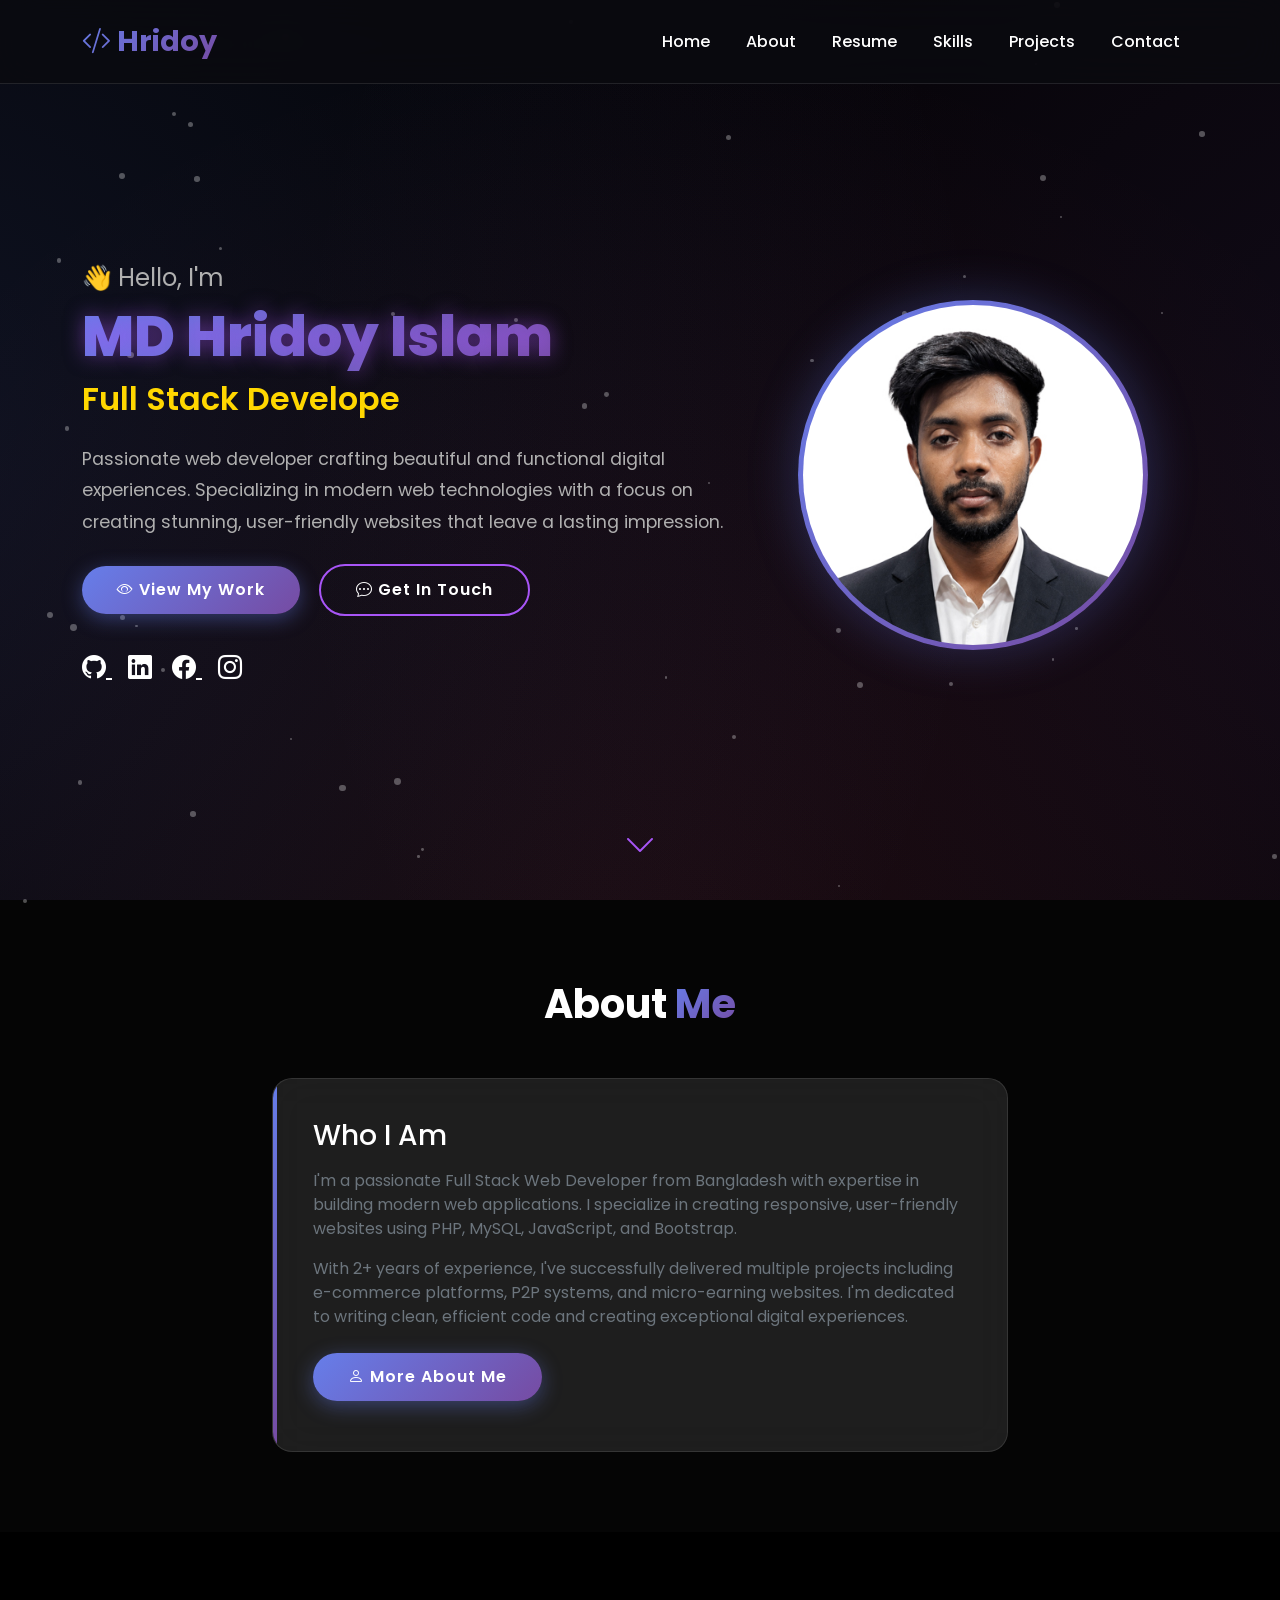
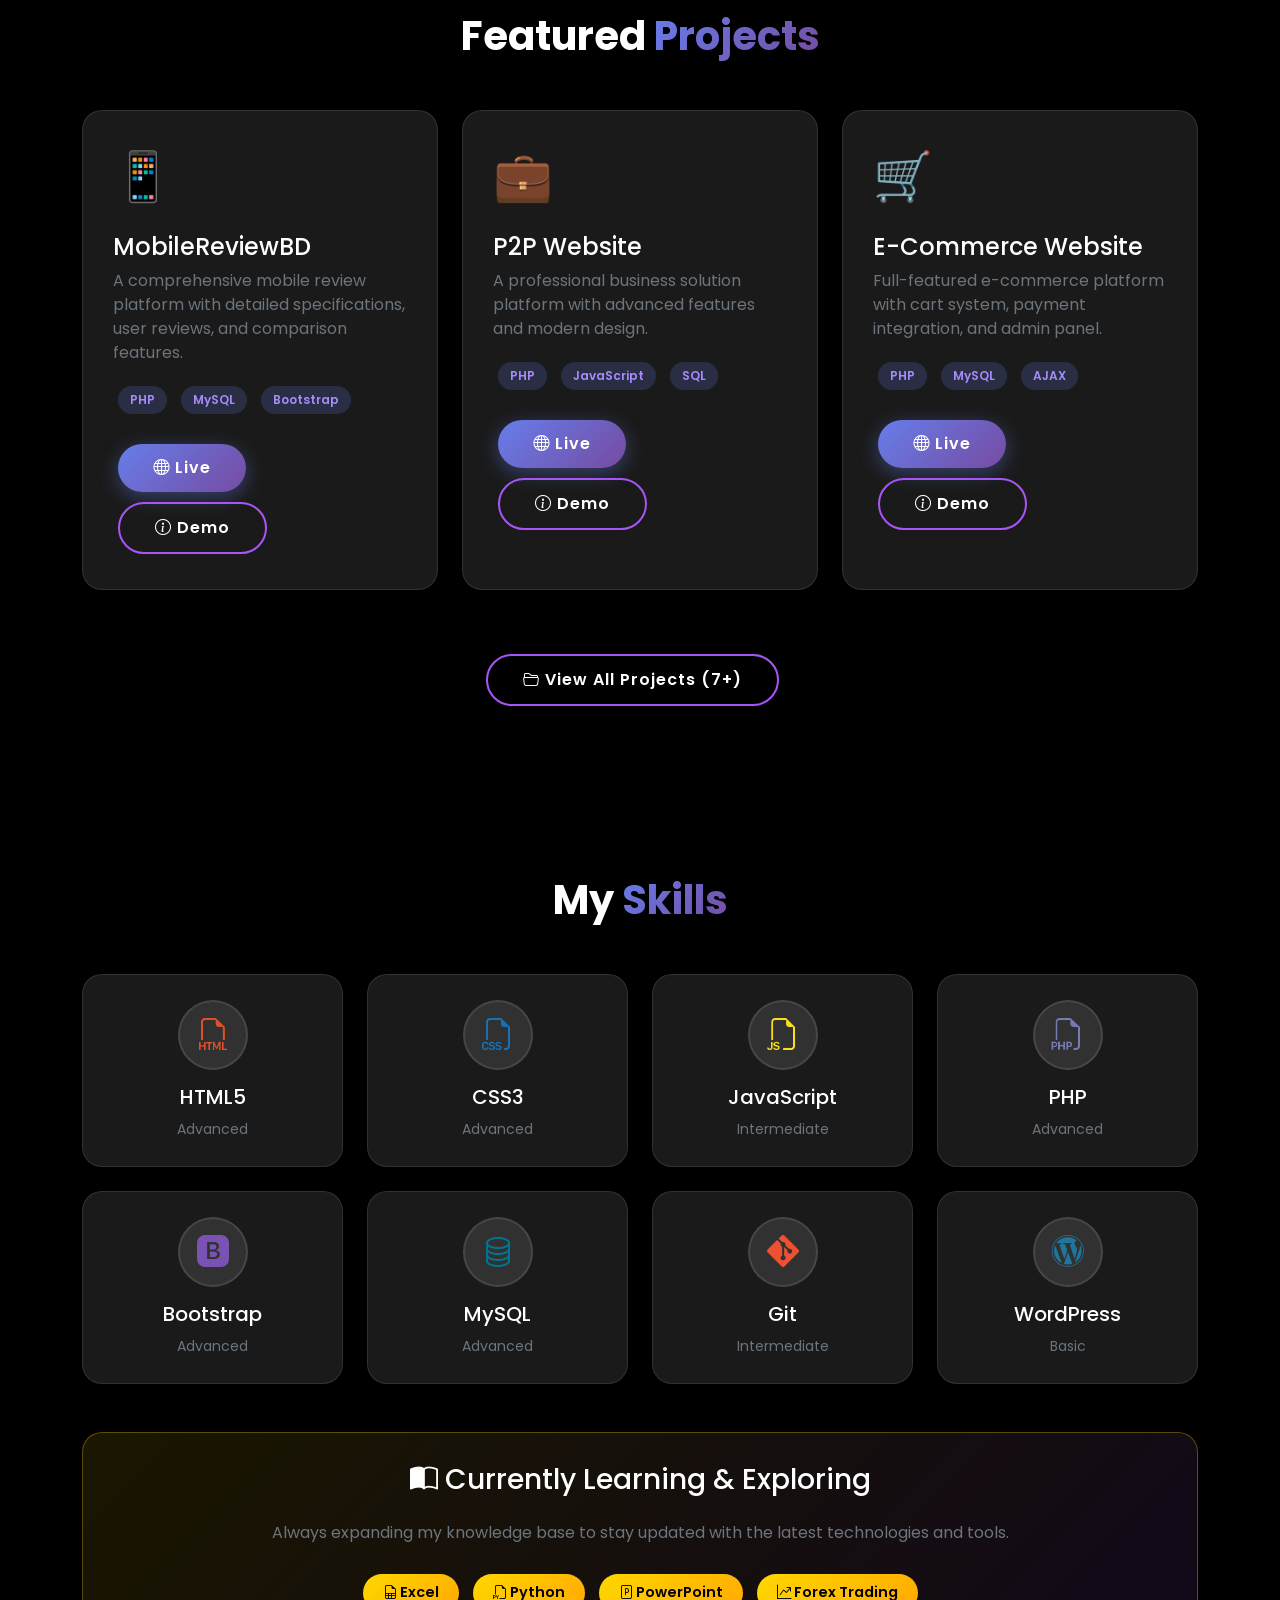
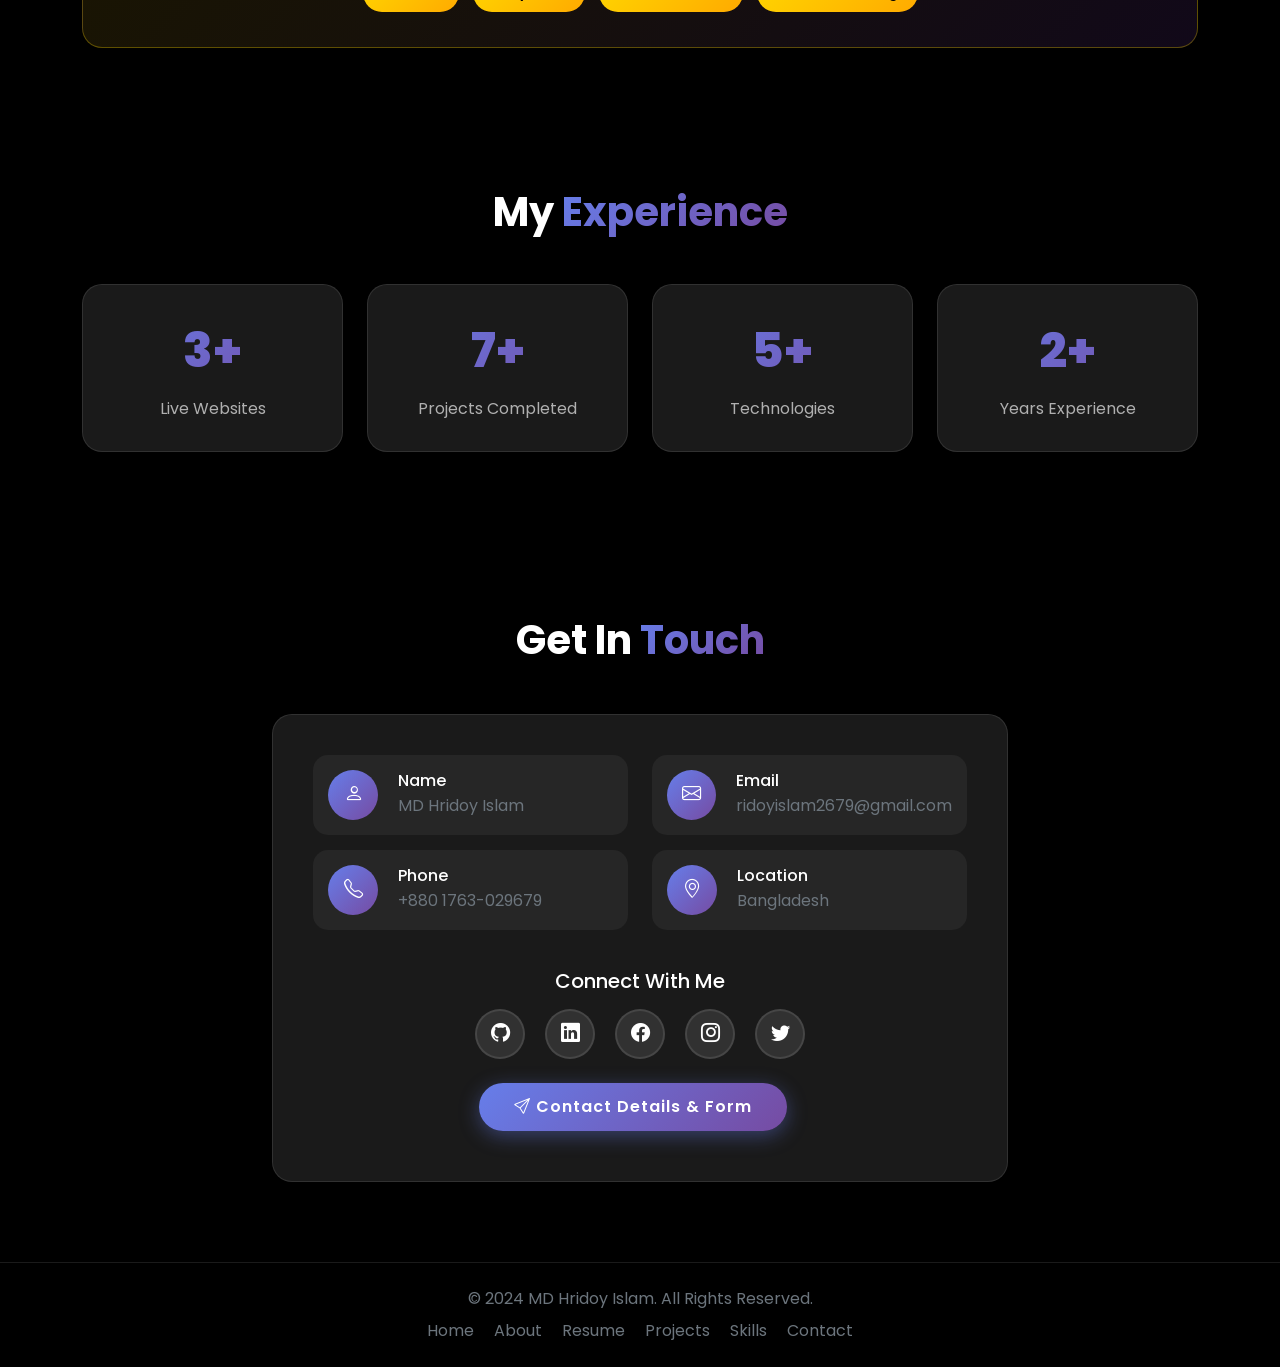
==== commit bc7617b2: "toggle white" ====
--- a/index.html
+++ b/index.html
@@ -32,7 +32,7 @@
     <div class="particles" id="particles"></div>
 
     <!-- Navigation -->
-    <nav class="navbar navbar-expand-lg fixed-top">
+    <nav class="navbar navbar-expand-lg fixed-top" data-bs-theme="dark">
         <div class="container">
             <a class="navbar-brand" href="index.html">
                 <i class="bi bi-code-slash"></i> Hridoy
